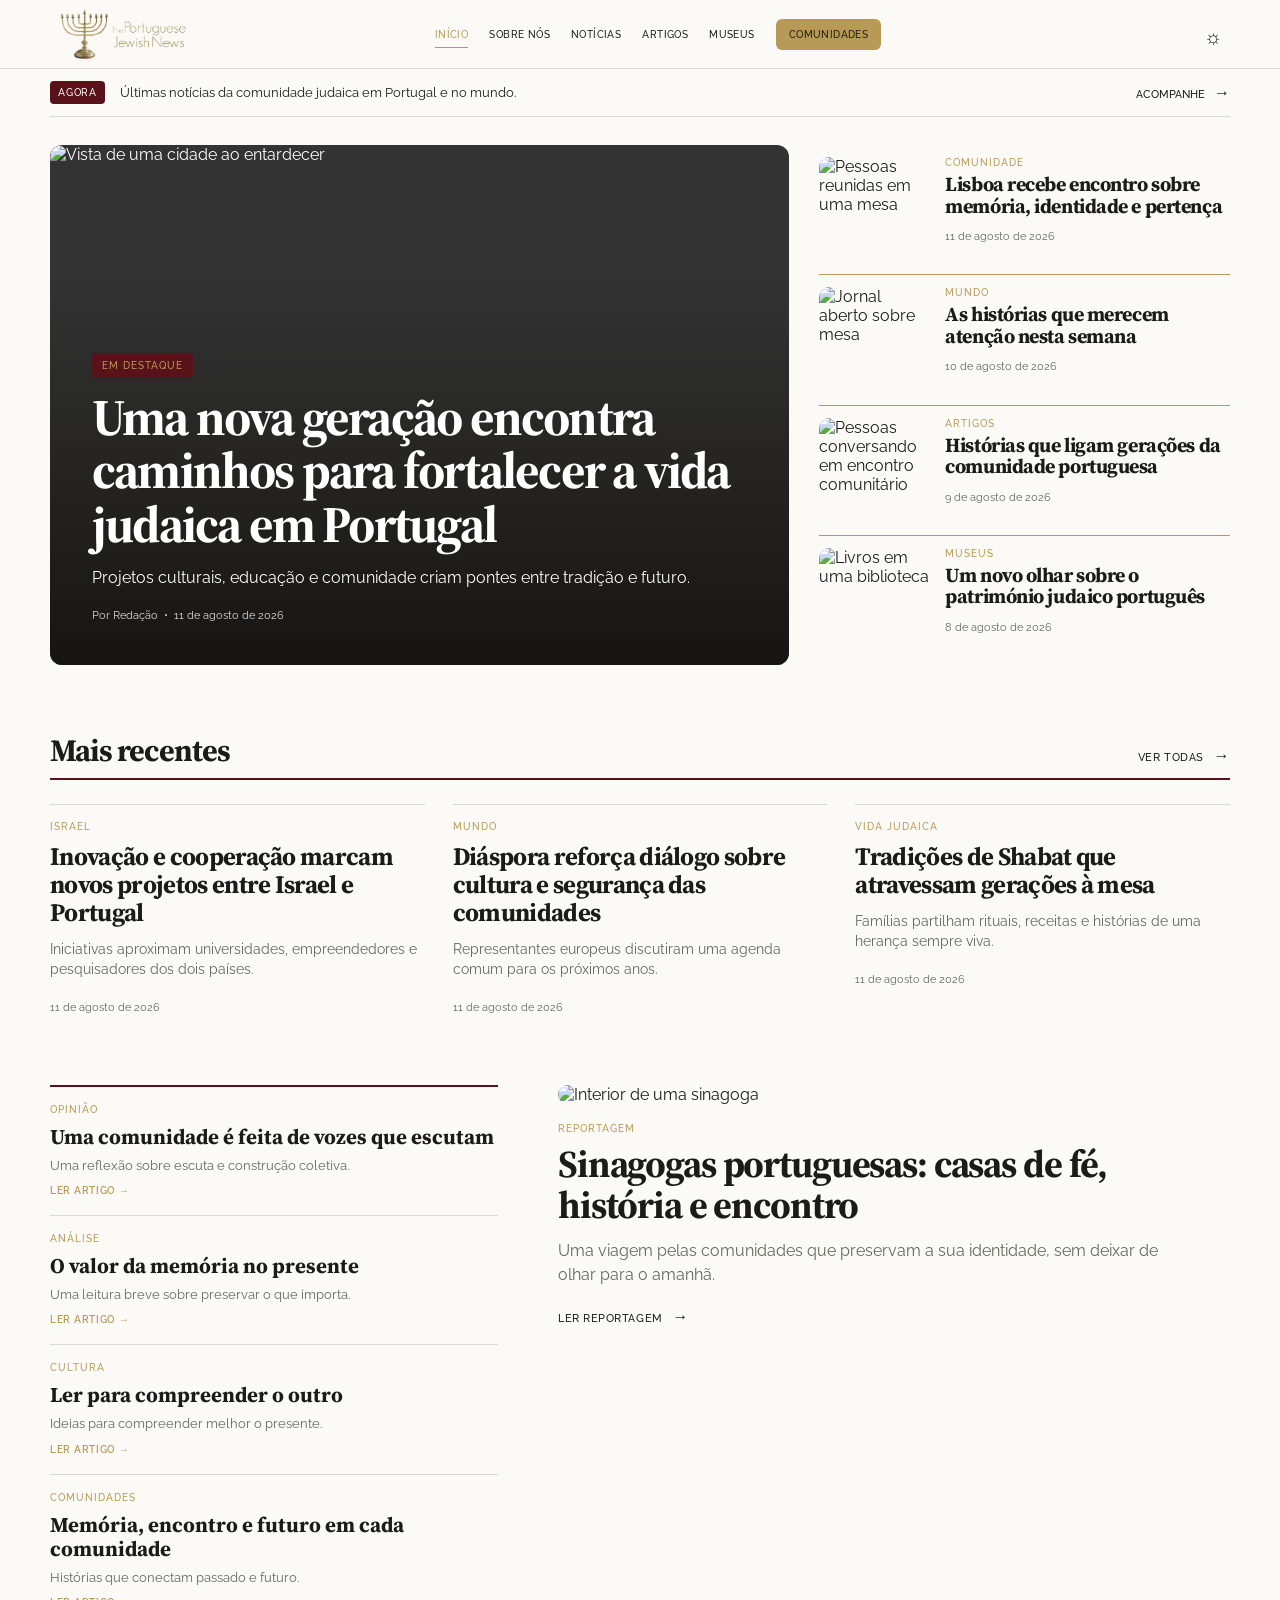
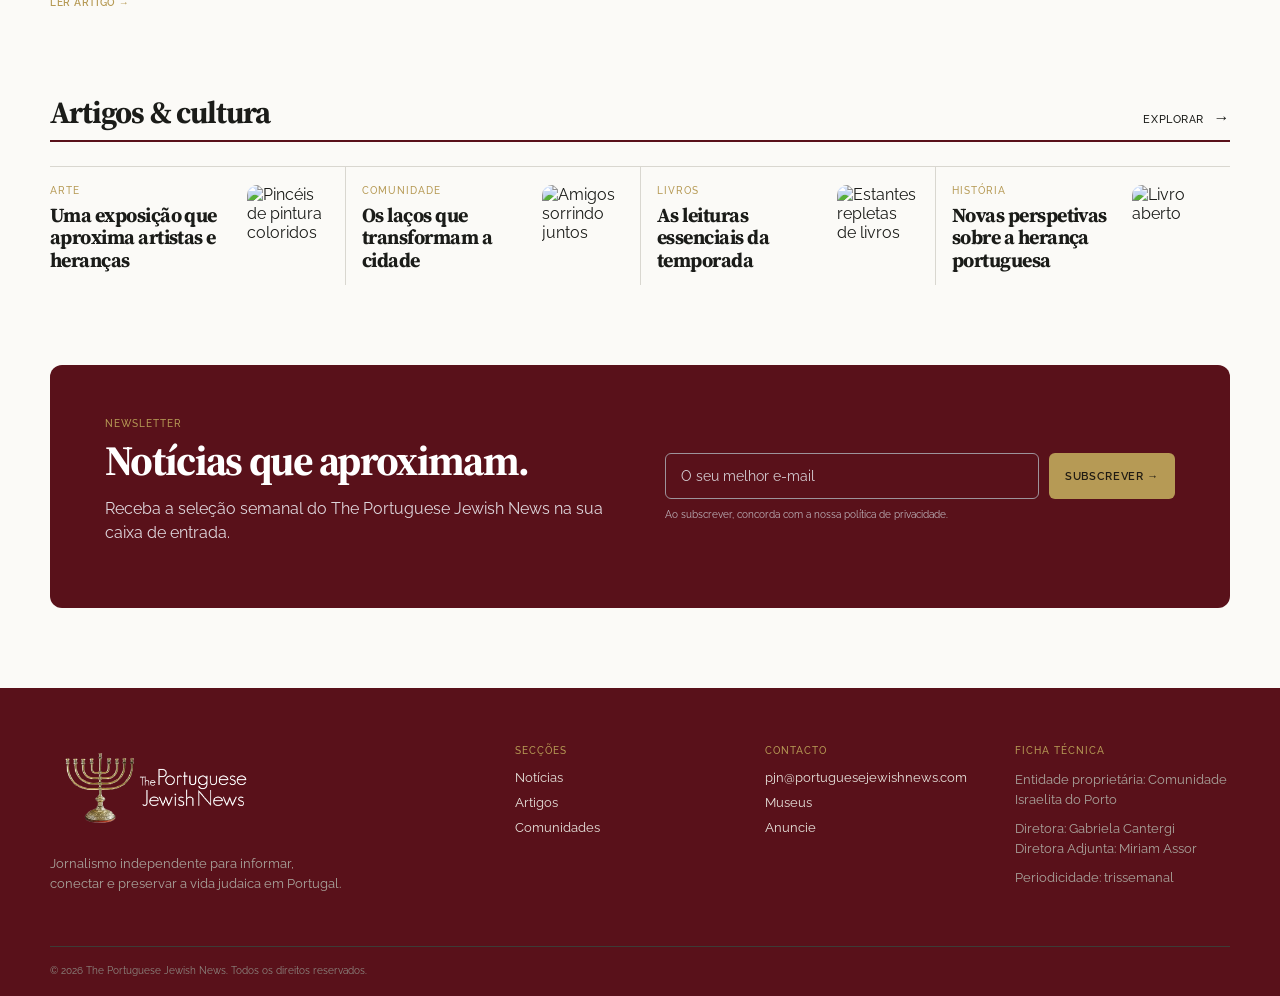
==== index.html @ 42a731d4 "Add Portuguese Jewish News homepage" ====
<!doctype html>
<html lang="pt-BR">
<head>
  <meta charset="UTF-8" />
  <meta name="viewport" content="width=device-width, initial-scale=1.0" />
  <meta name="description" content="The Portuguese Jewish News — notícias, cultura e comunidade." />
  <title>The Portuguese Jewish News</title>
  <link rel="icon" type="image/png" href="favicon.png" />
  <link rel="preconnect" href="https://images.unsplash.com" />
  <link rel="stylesheet" href="style.css" />
</head>
<body>
  <a class="skip-link" href="#conteudo">Pular para o conteúdo</a>
  <header class="site-header">
    <div class="shell header-main">
      <button class="icon-button menu-toggle" aria-expanded="false" aria-controls="mobile-menu" aria-label="Abrir menu"><i></i><i></i><i></i></button>
      <a class="brand" href="#top" aria-label="The Portuguese Jewish News — início"><picture><source media="(prefers-color-scheme: dark)" srcset="logo-dark.png"><img src="logo-light.png" alt="The Portuguese Jewish News" /></picture></a>
      <nav class="nav" aria-label="Navegação principal"><a class="is-active" href="#destaques">Início</a><a href="#sobre">Sobre nós</a><a href="#noticias">Notícias</a><a href="#artigos">Artigos</a><a href="#museus">Museus</a><a href="#comunidades">Comunidades</a></nav>
      <div class="header-actions"><button class="icon-button theme-toggle" aria-label="Ativar modo escuro" title="Alternar tema"><span class="sun">☼</span><span class="moon">☾</span></button><button class="support-button">Apoie-nos <span>→</span></button></div>
    </div>
    <div id="mobile-menu" class="mobile-menu" hidden><a href="#destaques">Início</a><a href="#sobre">Sobre nós</a><a href="#noticias">Notícias</a><a href="#artigos">Artigos</a><a href="#museus">Museus</a><a href="#comunidades">Comunidades</a></div>
  </header>
  <main id="conteudo" class="shell">
    <section class="breaking" aria-label="Última hora"><b>AGORA</b><p>Últimas notícias da comunidade judaica em Portugal e no mundo.</p><a href="#destaques">Acompanhe <span>→</span></a></section>
    <section id="destaques" class="hero-grid">
      <article class="hero-story story-card"><img src="https://images.unsplash.com/photo-1542743408-70bc28f2f746?auto=format&fit=crop&w=1300&q=80" alt="Vista de uma cidade ao entardecer" /><div class="hero-story__overlay"></div><div class="story-card__content"><span class="kicker">EM DESTAQUE</span><h1>Uma nova geração encontra caminhos para fortalecer a vida judaica em Portugal</h1><p>Projetos culturais, educação e comunidade criam pontes entre tradição e futuro.</p><span class="byline">Por Redação &nbsp;•&nbsp; Hoje, 08:40</span></div></article>
      <div class="hero-side">
        <article class="compact-story"><img src="https://images.unsplash.com/photo-1529070538774-1843cb3265df?auto=format&fit=crop&w=700&q=80" alt="Pessoas reunidas em uma mesa" /><div><span class="kicker">COMUNIDADE</span><h2>Lisboa recebe encontro sobre memória, identidade e pertença</h2><span class="byline">Hoje, 07:15</span></div></article>
        <article class="compact-story"><img src="https://images.unsplash.com/photo-1495020689067-958852a7765e?auto=format&fit=crop&w=700&q=80" alt="Jornal aberto sobre mesa" /><div><span class="kicker">MUNDO</span><h2>As histórias que merecem atenção nesta semana</h2><span class="byline">Ontem, 18:10</span></div></article>
      </div>
    </section>
    <section id="noticias" class="section-block latest"><div class="section-heading"><h2>Mais recentes</h2><a href="#">Ver todas <span>→</span></a></div><div class="latest-grid">
      <article class="text-story"><span class="kicker">ISRAEL</span><h3>Inovação e cooperação marcam novos projetos entre Israel e Portugal</h3><p>Iniciativas aproximam universidades, empreendedores e pesquisadores dos dois países.</p><span class="byline">Há 2 horas</span></article>
      <article class="text-story"><span class="kicker">MUNDO</span><h3>Diáspora reforça diálogo sobre cultura e segurança das comunidades</h3><p>Representantes europeus discutiram uma agenda comum para os próximos anos.</p><span class="byline">Há 3 horas</span></article>
      <article class="text-story"><span class="kicker">VIDA JUDAICA</span><h3>Tradições de Shabat que atravessam gerações à mesa</h3><p>Famílias partilham rituais, receitas e histórias de uma herança sempre viva.</p><span class="byline">Há 5 horas</span></article>
    </div></section>
    <section id="comunidade" class="section-block split-feature"><article class="image-story"><img src="https://images.unsplash.com/photo-1519817650390-64a93db51149?auto=format&fit=crop&w=1100&q=80" alt="Interior de uma sinagoga" /><span class="kicker">REPORTAGEM</span><h2>Sinagogas portuguesas: casas de fé, história e encontro</h2><p>Uma viagem pelas comunidades que preservam a sua identidade, sem deixar de olhar para o amanhã.</p><a class="read-more" href="#">Ler reportagem <span>→</span></a></article><aside class="opinion" id="opiniao"><span class="eyebrow">COLUNISTAS</span><h2>Perspetivas</h2><article><span class="kicker">OPINIÃO</span><h3>Uma comunidade é feita de vozes que escutam</h3><p>Por Miriam Cohen</p></article><article><span class="kicker">ANÁLISE</span><h3>O valor da memória no presente</h3><p>Por David Benatar</p></article><article><span class="kicker">CULTURA</span><h3>Ler para compreender o outro</h3><p>Por Raquel Amaral</p></article><a class="read-more" href="#">Ver todas as colunas <span>→</span></a></aside></section>
    <section id="artigos" class="section-block"><div class="section-heading"><h2>Artigos &amp; cultura</h2><a href="#">Explorar <span>→</span></a></div><div class="culture-grid"><article class="photo-card"><img src="https://images.unsplash.com/photo-1513364776144-60967b0f800f?auto=format&fit=crop&w=700&q=80" alt="Pincéis de pintura coloridos" /><span class="kicker">ARTE</span><h3>Uma exposição que aproxima artistas e heranças</h3></article><article class="photo-card"><img src="https://images.unsplash.com/photo-1529156069898-49953e39b3ac?auto=format&fit=crop&w=700&q=80" alt="Amigos sorrindo juntos" /><span class="kicker">COMUNIDADE</span><h3>Os laços que transformam a cidade</h3></article><article class="photo-card"><img src="https://images.unsplash.com/photo-1507842217343-583bb7270b66?auto=format&fit=crop&w=700&q=80" alt="Estantes repletas de livros" /><span class="kicker">LIVROS</span><h3>As leituras essenciais da temporada</h3></article></div></section>
    <section id="newsletter" class="newsletter"><div><span class="eyebrow">NEWSLETTER</span><h2>Notícias que aproximam.</h2><p>Receba a seleção semanal do The Portuguese Jewish News na sua caixa de entrada.</p></div><form><label class="sr-only" for="email">O seu e-mail</label><input id="email" type="email" placeholder="O seu melhor e-mail" required><button type="submit">Subscrever <span>→</span></button><small>Ao subscrever, concorda com a nossa política de privacidade.</small></form></section>
  </main>
  <footer class="site-footer" id="sobre"><div class="shell footer-grid"><div><img src="logo-dark.png" alt="The Portuguese Jewish News" class="footer-logo"><p>Jornalismo independente para informar, conectar e preservar a vida judaica em Portugal.</p></div><div><h3>Secções</h3><a href="#noticias">Notícias</a><a href="#artigos">Artigos</a><a href="#comunidades">Comunidades</a></div><div><h3>Contacto</h3><a href="mailto:pjn@portuguesejewishnews.com">pjn@portuguesejewishnews.com</a><a href="#museus">Museus</a><a href="#">Anuncie</a></div><div class="legal"><h3>Ficha técnica</h3><p>Entidade proprietária: Comunidade Israelita do Porto</p><p>Diretora: Gabriela Cantergi<br>Diretora Adjunta: Miriam Assor</p><p>Periodicidade: trissemanal</p></div></div><div class="shell copyright">© 2026 The Portuguese Jewish News. Todos os direitos reservados.</div></footer>
  <script src="script.js"></script>
</body>
</html>
---- style.css ----
@import url('https://fonts.googleapis.com/css2?family=Raleway:ital,wght@0,400;0,500;0,600;0,700;1,400&family=Source+Serif+4:ital,wght@0,500;0,600;0,700;0,800;1,600&display=swap');
/* Tipografia oficial do designer system: interface em Raleway e editorial em Source Serif 4. */
:root{--serif:'Source Serif 4',Georgia,serif!important;--sans:Raleway,Arial,sans-serif!important;--mono:Raleway,Arial,sans-serif!important}
:root{--plum:#59111A!important}.hero-side,.section-heading{border-color:#59111A!important}.site-footer{background:#59111A!important}.opinion{border-top:2px solid #59111A}.breaking b{background:#59111A!important}
/* Raios sutis para uma interface mais acolhedora, mantendo o tom editorial. */
.story-card,.story-card img{border-radius:12px!important}.compact-story img,.image-story img,.photo-card img{border-radius:10px!important}.support-button,.newsletter button{border-radius:6px!important}.newsletter input{border-radius:6px!important}.icon-button{border-radius:50%!important}.breaking b{border-radius:4px!important}
/* Estados de interação consistentes para o protótipo. */
a,.support-button,.newsletter button,.icon-button{transition:color .2s ease,background-color .2s ease,border-color .2s ease,transform .2s ease,opacity .2s ease}.nav a{position:relative}.nav a::after{content:'';position:absolute;right:0;bottom:-8px;left:0;height:1px;background:var(--gold);transform:scaleX(0);transform-origin:left;transition:transform .2s ease}.nav a:hover::after,.nav a.is-active::after{transform:scaleX(1)}.support-button:hover,.newsletter button:hover{background:#d0b672;transform:translateY(-1px)}.icon-button:hover{background:var(--soft);color:var(--gold)}.section-heading a:hover,.read-more:hover,.breaking a:hover{color:var(--gold)}.section-heading a:hover span,.read-more:hover span,.breaking a:hover span{display:inline-block;transform:translateX(4px)}.site-footer a:hover{color:var(--gold);transform:translateX(4px)}.photo-card:hover img,.image-story:hover img,.compact-story:hover img{transform:scale(1.02)}.photo-card img,.image-story img,.compact-story img{transition:transform .35s ease}.text-story h3:hover,.compact-story h2:hover,.opinion article h3:hover{color:var(--gold);cursor:pointer}
.support-button{display:none!important}.nav a:last-of-type{background:var(--gold);color:#211c13!important;padding:10px 13px;border-radius:6px;transition:background-color .2s ease,transform .2s ease!important}.nav a:last-of-type::after{display:none}.nav a:last-of-type:hover{background:#d0b672;transform:translateY(-1px)}.mobile-menu a:last-child{color:var(--gold);font-weight:700}
.brand{position:relative;display:block;width:230px;height:50px}.brand::after{content:'The Portuguese\A Jewish News';white-space:pre;position:absolute;left:58px;top:12px;color:var(--ink);font:600 11px/1.05 var(--sans);letter-spacing:-.035em;pointer-events:none}.brand img{width:62px!important;height:50px!important;object-fit:cover;object-position:left}.dark .brand::after{color:#f0ede5}@media(max-width:850px){.brand{width:205px}.brand::after{left:54px;font-size:10px}.brand img{width:58px!important}}@media(max-width:390px){.brand{width:185px}.brand::after{left:50px;font-size:9px}.brand img{width:54px!important}}
.brand{width:70px!important}.brand::after{display:none!important}@media(max-width:850px){.brand{width:62px!important}}@media(max-width:390px){.brand{width:58px!important}}
.hero-story .kicker{display:inline-block;background:#59111A;color:var(--gold);padding:7px 10px;border-radius:4px;margin-bottom:13px}
.newsletter{border-radius:12px!important}
@media(min-width:761px){.hero-side{height:520px;display:flex;flex-direction:column;border-top:0!important}.hero-side .compact-story{flex:1;grid-template-columns:110px 1fr;gap:16px;padding:12px 0;border-color:var(--gold)}.hero-side .compact-story img{width:110px;height:86px}.hero-side .compact-story h2{font-size:20px;line-height:1.08;margin-bottom:8px}.hero-side .compact-story:last-child{border-bottom:0}.hero-side .kicker{margin-bottom:6px}}
.opinion{display:none!important}.split-feature{grid-template-columns:1fr!important}.image-story{max-width:820px}.image-story img{height:430px}
.split-feature{grid-template-columns:1.35fr .9fr!important}.image-story{max-width:none}.opinion{display:flex!important;flex-direction:column!important}.opinion>.eyebrow,.opinion>h2,.opinion>.read-more{display:none!important}.opinion article{flex:1}.image-story img{height:430px}
.split-feature{grid-template-columns:.9fr 1.35fr!important}.opinion{order:-1}.opinion article p{display:none}.opinion-link{display:inline-block;color:var(--gold);font:600 10px var(--mono);letter-spacing:.07em;text-decoration:none;text-transform:uppercase;margin-top:4px}.opinion-link:hover{color:var(--ink);transform:translateX(4px)}
.opinion article .opinion-summary{display:block;color:var(--muted);font-size:13px;line-height:1.4;margin:7px 0 4px}
@media(min-width:761px){.culture-grid{grid-template-columns:repeat(4,1fr)!important;gap:0!important;border-top:1px solid var(--line)}.photo-card{display:grid;grid-template-columns:1fr 82px;column-gap:12px;padding:18px 16px 12px;border-left:1px solid var(--line)}.photo-card:first-child{padding-left:0;border-left:0}.photo-card img{grid-column:2;grid-row:1 / span 3;width:82px!important;height:74px!important;aspect-ratio:auto!important;margin:0!important;object-fit:cover}.photo-card .kicker{grid-column:1;margin:0 0 8px}.photo-card h3{grid-column:1;font-size:20px!important;line-height:1.13;margin:0!important}}
@media(min-width:761px){.photo-card img{height:100%!important;min-height:88px;align-self:stretch}.photo-card h3{align-self:start}.article-title-link{color:inherit;text-decoration:none;background:linear-gradient(var(--gold),var(--gold)) left bottom / 0 1px no-repeat;transition:color .2s ease,background-size .25s ease}.article-title-link:hover{color:#59111A;background-size:100% 1px}}
.dark .article-title-link:hover{color:#e7cb78;background-size:100% 1px}
/* Cabeçalho compacto: toda a navegação ocupa uma única faixa. */
.topbar{display:none!important}.header-main{height:68px!important;grid-template-columns:auto 1fr auto!important;gap:25px!important}.brand img{width:145px!important}.nav{height:auto!important;gap:clamp(12px,1.65vw,25px)!important;min-width:0}.nav a{font-size:10px!important;letter-spacing:.04em!important;white-space:nowrap}.header-actions{gap:5px!important}.theme-toggle{width:34px!important;height:34px!important;font-size:20px!important}.support-button{padding:9px 12px!important;font-size:10px!important}.opinion{background:transparent!important;padding:0!important}.opinion>h2{border-bottom:2px solid var(--ink);padding-bottom:13px}.opinion article:first-of-type{border-top:0}.hero-side{border-top-width:2px}.legal p{color:#aaa59d;font-size:11px;line-height:1.45;margin:0 0 10px}@media(max-width:850px){.header-main{height:62px!important;gap:12px!important}.brand img{width:132px!important}.menu-toggle{display:block!important}.nav{display:none!important}.header-actions .support-button{display:none!important}}@media(max-width:390px){.brand img{width:115px!important}}
:root{--ink:#1b1c19;--muted:#66675f;--paper:#fbfaf7;--soft:#f1f0eb;--line:#d9d7d0;--gold:#b69a55;--plum:#31282f;--white:#fff;--serif:'Playfair Display',Georgia,serif;--sans:'DM Sans',Arial,sans-serif;--mono:'DM Mono',monospace}*{box-sizing:border-box}html{scroll-behavior:smooth}body{margin:0;background:var(--paper);color:var(--ink);font-family:var(--sans);transition:background .25s,color .25s}.shell{width:min(1180px,calc(100% - 40px));margin:auto}.skip-link{position:absolute;left:-9999px}.skip-link:focus{left:12px;top:12px;z-index:9;background:var(--gold);color:#111;padding:10px}.topbar{border-bottom:1px solid var(--line);font:11px var(--mono);letter-spacing:.02em;color:var(--muted)}.topbar__inner{height:36px;display:flex;align-items:center;gap:24px}.topbar__edition{margin-left:auto}.topbar a{color:inherit;text-decoration:none;font-weight:500}.site-header{background:var(--paper);position:sticky;top:0;z-index:5;border-bottom:1px solid var(--line)}.header-main{height:108px;display:grid;grid-template-columns:1fr auto 1fr;align-items:center}.brand img{width:268px;display:block}.icon-button{border:0;background:transparent;color:var(--ink);font:24px var(--sans);cursor:pointer;padding:8px}.menu-toggle{width:42px;display:none}.menu-toggle i{width:20px;height:1px;display:block;background:currentColor;margin:4px auto}.header-actions{justify-self:end;display:flex;gap:12px;align-items:center}.theme-toggle{position:relative;width:38px;height:38px;font-size:22px}.moon{display:none}.support-button,.newsletter button{border:0;background:var(--gold);color:#211c13;padding:11px 16px;font:600 11px var(--mono);text-transform:uppercase;letter-spacing:.06em;cursor:pointer}.support-button span,.read-more span,.section-heading span,.breaking span{font-size:16px;margin-left:6px}.nav{height:47px;display:flex;justify-content:center;gap:27px;align-items:center}.nav a{color:var(--ink);text-decoration:none;text-transform:uppercase;font:500 11px var(--mono);letter-spacing:.055em}.nav a:hover,.nav .is-active{color:var(--gold)}.search-button{margin-left:4px;border:0;border-left:1px solid var(--line);background:none;color:var(--ink);font-size:22px;cursor:pointer;padding-left:21px}.mobile-menu{background:var(--paper);padding:10px 20px 20px;border-top:1px solid var(--line)}.mobile-menu a{display:block;color:var(--ink);padding:10px 0;text-decoration:none;font:500 12px var(--mono);text-transform:uppercase}.breaking{display:flex;align-items:center;gap:15px;border-bottom:1px solid var(--line);padding:12px 0;margin-bottom:28px;font-size:13px}.breaking b{font:500 10px var(--mono);letter-spacing:.08em;background:var(--plum);color:white;padding:6px 8px}.breaking p{margin:0}.breaking a{margin-left:auto;white-space:nowrap;color:var(--ink);font:500 11px var(--mono);text-transform:uppercase;text-decoration:none}.hero-grid{display:grid;grid-template-columns:1.8fr 1fr;gap:30px}.story-card{position:relative;overflow:hidden;background:#333;color:white}.hero-story{min-height:520px}.story-card img{width:100%;height:100%;object-fit:cover;position:absolute;inset:0}.hero-story__overlay{position:absolute;inset:0;background:linear-gradient(180deg,transparent 25%,rgba(18,16,14,.86))}.story-card__content{position:absolute;left:0;right:0;bottom:0;padding:42px}.kicker{display:block;color:var(--gold);font:500 10px var(--mono);letter-spacing:.1em;text-transform:uppercase;margin-bottom:10px}.story-card h1{font:700 clamp(32px,4vw,54px)/1.04 var(--serif);letter-spacing:-.035em;margin:0;max-width:760px}.story-card p{font-size:16px;line-height:1.45;margin:15px 0}.byline{font:11px var(--mono);color:var(--muted)}.story-card .byline{color:#ddd}.hero-side{border-top:3px solid var(--ink)}.compact-story{display:grid;grid-template-columns:132px 1fr;gap:15px;padding:18px 0;border-bottom:1px solid var(--line)}.compact-story img{width:132px;height:108px;object-fit:cover}.compact-story h2{font:700 22px/1.13 var(--serif);letter-spacing:-.022em;margin:0 0 13px}.section-block{padding-top:70px}.section-heading{display:flex;justify-content:space-between;align-items:baseline;border-bottom:2px solid var(--ink);padding-bottom:12px;margin-bottom:24px}.section-heading h2,.opinion>h2{font:700 31px/1 var(--serif);letter-spacing:-.03em;margin:0}.section-heading a,.read-more{font:500 11px var(--mono);text-transform:uppercase;letter-spacing:.05em;color:var(--ink);text-decoration:none}.latest-grid{display:grid;grid-template-columns:repeat(3,1fr);gap:28px}.text-story{border-top:1px solid var(--line);padding-top:16px}.text-story h3,.photo-card h3{font:700 25px/1.12 var(--serif);letter-spacing:-.027em;margin:0 0 13px}.text-story p{font-size:14px;line-height:1.45;color:var(--muted);margin:0 0 16px}.split-feature{display:grid;grid-template-columns:1.35fr .9fr;gap:60px}.image-story img{width:100%;height:370px;object-fit:cover;margin-bottom:19px}.image-story h2{font:700 38px/1.08 var(--serif);margin:0;letter-spacing:-.03em}.image-story p{max-width:600px;color:var(--muted);line-height:1.5;margin:13px 0 20px}.opinion{background:var(--soft);padding:34px}.eyebrow{color:var(--gold);font:500 10px var(--mono);letter-spacing:.1em}.opinion>h2{margin:7px 0 22px}.opinion article{border-top:1px solid var(--line);padding:17px 0}.opinion article h3{font:700 21px/1.15 var(--serif);margin:0 0 8px}.opinion article p{margin:0;color:var(--muted);font:12px var(--mono)}.culture-grid{display:grid;grid-template-columns:repeat(3,1fr);gap:25px}.photo-card img{width:100%;aspect-ratio:1.3;object-fit:cover;margin-bottom:17px}.photo-card h3{font-size:25px}.newsletter{margin:80px 0;display:grid;grid-template-columns:1fr 1fr;gap:50px;background:var(--plum);color:white;padding:47px 55px}.newsletter h2{font:700 42px/1 var(--serif);letter-spacing:-.04em;margin:8px 0}.newsletter p{color:#dfd6dc;line-height:1.5}.newsletter form{align-self:center;display:flex;flex-wrap:wrap;gap:10px}.newsletter input{background:transparent;border:1px solid #9d939b;color:white;padding:14px 15px;font:14px var(--sans);flex:1;min-width:200px}.newsletter input::placeholder{color:#d3cbd0}.newsletter small{width:100%;color:#bfb5bc;font-size:10px}.site-footer{background:#1d1c19;color:#e8e4dd;padding:50px 0 20px}.footer-grid{display:grid;grid-template-columns:2fr repeat(3,1fr);gap:35px}.footer-logo{width:210px;display:block;margin-bottom:18px}.site-footer p{max-width:300px;color:#aaa59d;font-size:13px;line-height:1.5}.site-footer h3{font:500 10px var(--mono);color:var(--gold);letter-spacing:.1em;text-transform:uppercase;margin:7px 0 14px}.site-footer a{display:block;color:#e8e4dd;text-decoration:none;font-size:13px;margin:10px 0}.copyright{border-top:1px solid #3d3b36;margin-top:40px;padding-top:18px;color:#8d8982;font:10px var(--mono)}.sr-only{position:absolute;width:1px;height:1px;overflow:hidden;clip:rect(0,0,0,0)}body.dark{--ink:#f0ede5;--muted:#b9b5ad;--paper:#1c1d1a;--soft:#292a26;--line:#454640;--white:#20211e}body.dark .site-header,body.dark .mobile-menu{background:var(--paper)}body.dark .topbar{background:#171815}body.dark .story-card{color:white}body.dark .search-button{color:var(--ink)}body.dark .sun{display:none}body.dark .moon{display:inline}body.dark .support-button{color:#211c13}@media(max-width:760px){.shell{width:min(100% - 32px,600px)}.topbar__edition{display:none}.topbar__inner{justify-content:space-between}.topbar a{margin-left:auto}.header-main{height:78px}.brand img{width:200px}.menu-toggle{display:block}.nav{display:none}.header-actions .support-button{display:none}.hero-grid,.split-feature,.newsletter{grid-template-columns:1fr}.hero-grid{gap:24px}.hero-story{min-height:430px}.story-card__content{padding:27px}.story-card h1{font-size:35px}.compact-story{grid-template-columns:110px 1fr}.compact-story img{width:110px;height:90px}.section-block{padding-top:53px}.latest-grid,.culture-grid{grid-template-columns:1fr;gap:20px}.text-story h3{font-size:25px}.split-feature{gap:30px}.image-story h2{font-size:33px}.newsletter{margin:55px 0;padding:32px 25px;gap:24px}.newsletter h2{font-size:35px}.footer-grid{grid-template-columns:1fr 1fr;gap:25px}.footer-grid>div:first-child{grid-column:1/-1}.breaking p{overflow:hidden;text-overflow:ellipsis;white-space:nowrap}.breaking a{display:none}}@media(max-width:390px){.brand img{width:170px}.header-actions{gap:0}.compact-story h2{font-size:19px}}
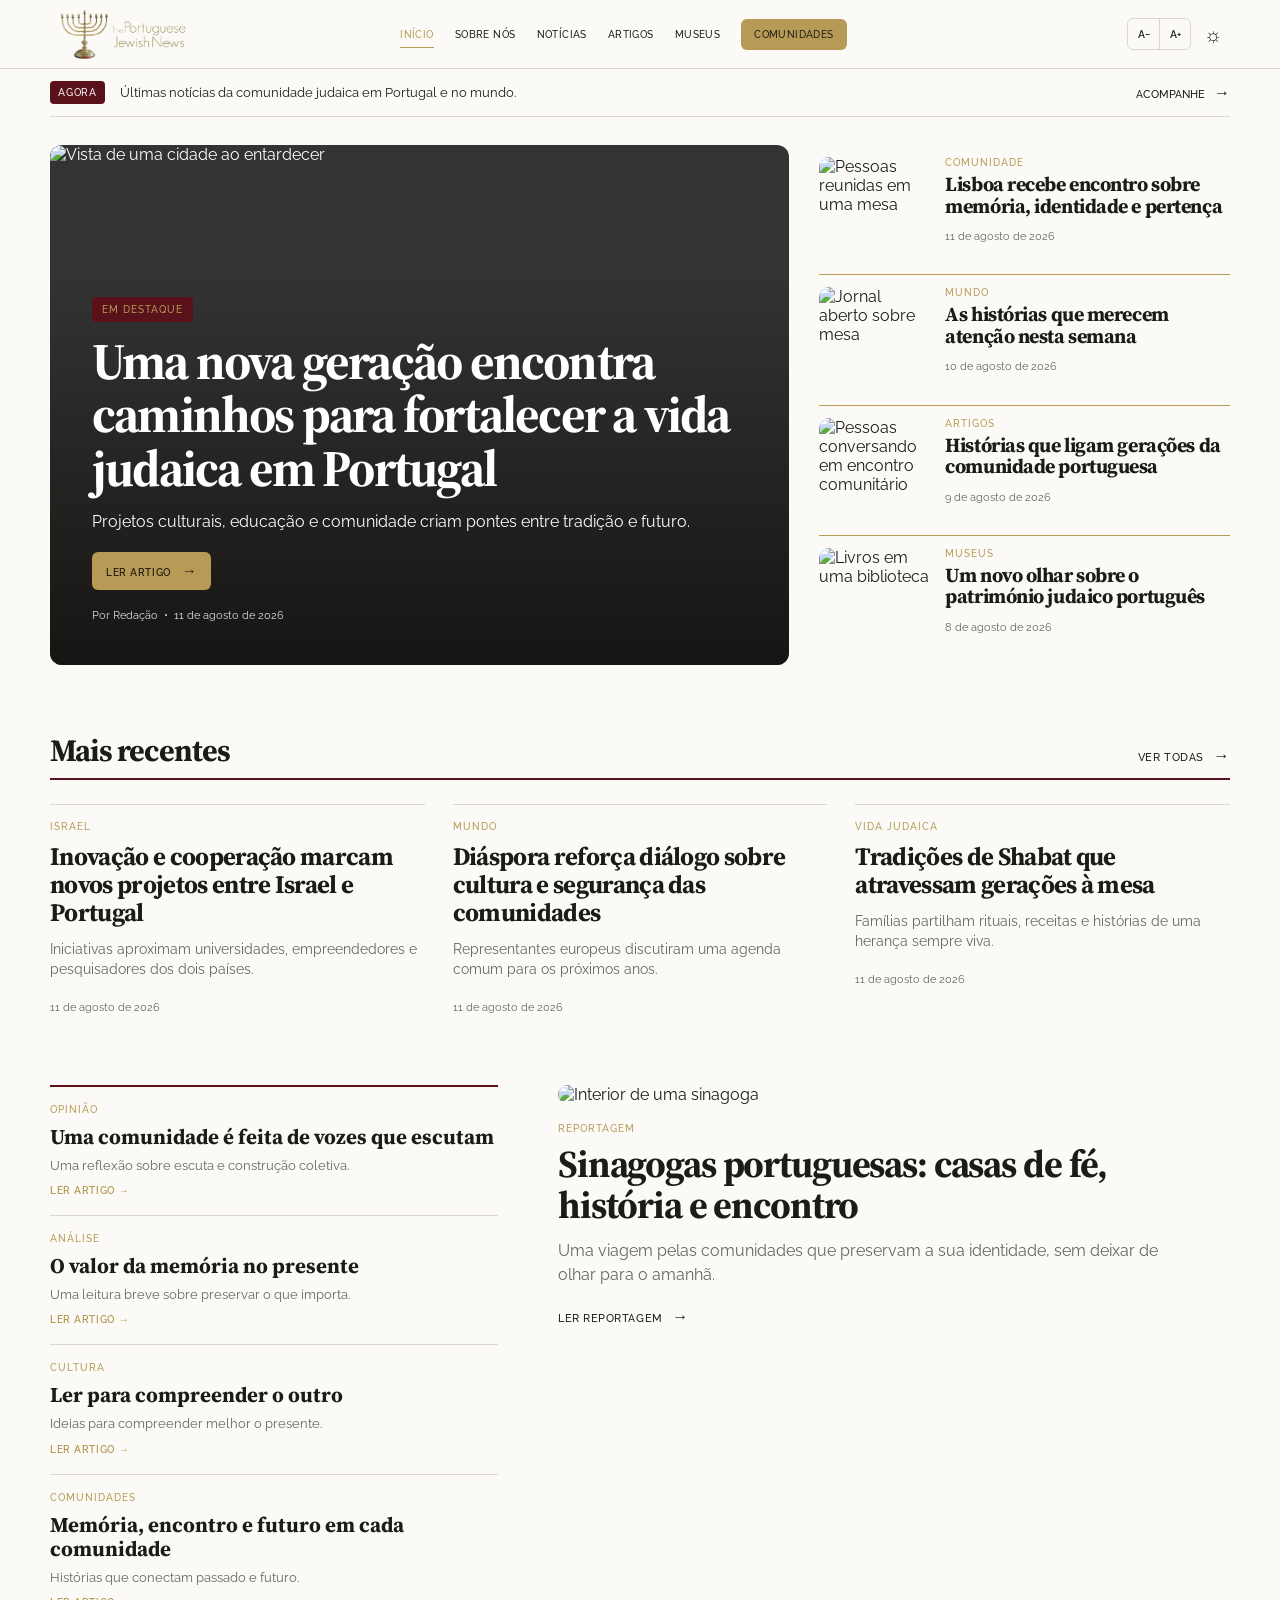
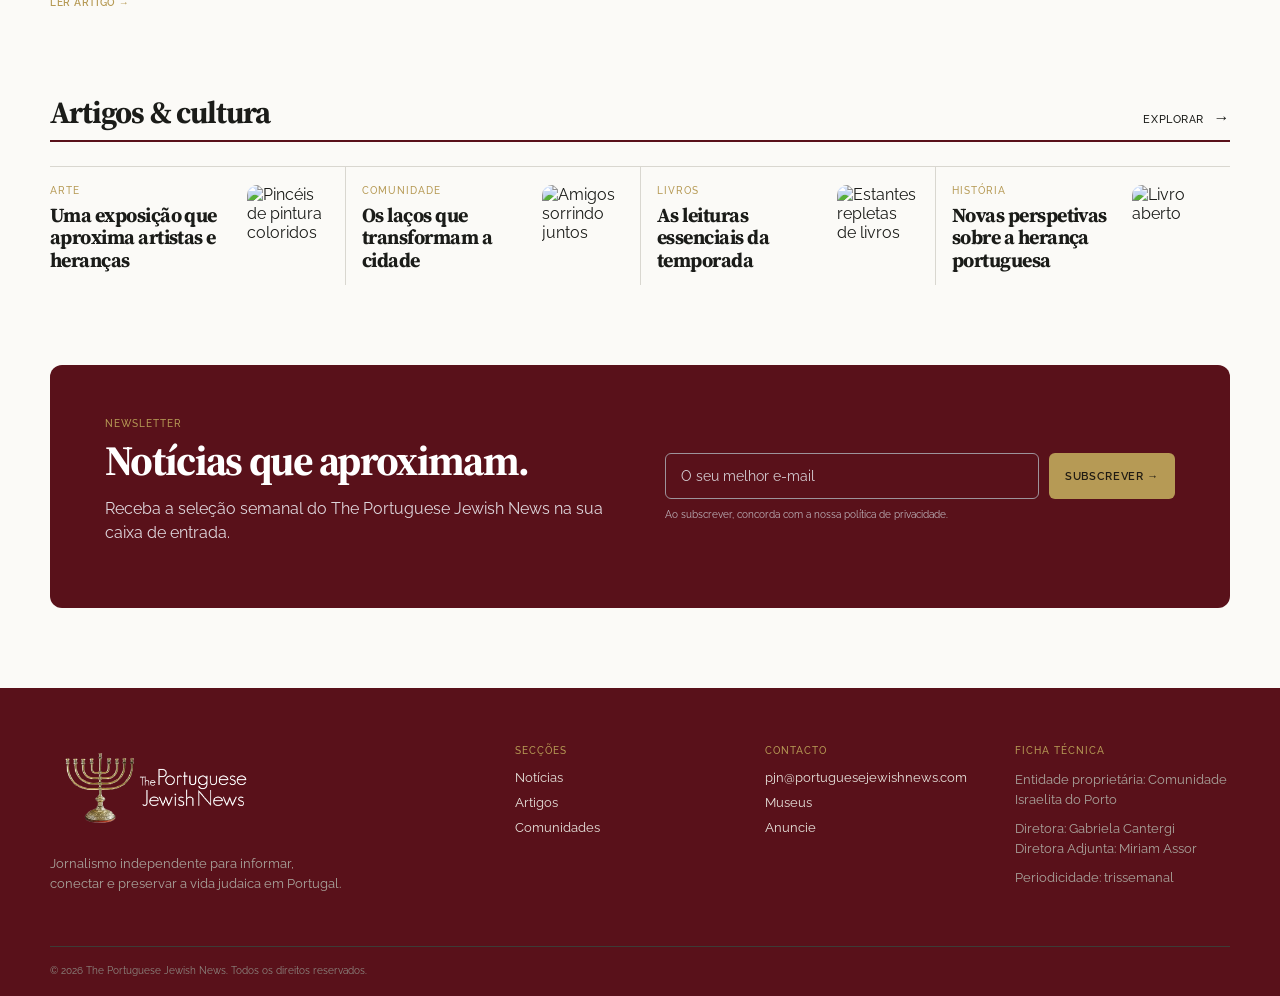
==== commit da54bffe: "Refine responsive layout and accessibility" ====
--- a/index.html
+++ b/index.html
@@ -16,14 +16,14 @@
       <button class="icon-button menu-toggle" aria-expanded="false" aria-controls="mobile-menu" aria-label="Abrir menu"><i></i><i></i><i></i></button>
       <a class="brand" href="#top" aria-label="The Portuguese Jewish News — início"><picture><source media="(prefers-color-scheme: dark)" srcset="logo-dark.png"><img src="logo-light.png" alt="The Portuguese Jewish News" /></picture></a>
       <nav class="nav" aria-label="Navegação principal"><a class="is-active" href="#destaques">Início</a><a href="#sobre">Sobre nós</a><a href="#noticias">Notícias</a><a href="#artigos">Artigos</a><a href="#museus">Museus</a><a href="#comunidades">Comunidades</a></nav>
-      <div class="header-actions"><button class="icon-button theme-toggle" aria-label="Ativar modo escuro" title="Alternar tema"><span class="sun">☼</span><span class="moon">☾</span></button><button class="support-button">Apoie-nos <span>→</span></button></div>
+      <div class="header-actions"><div class="font-controls" role="group" aria-label="Tamanho do texto"><button class="font-control font-decrease" aria-label="Diminuir tamanho do texto" title="Diminuir texto">A−</button><button class="font-control font-increase" aria-label="Aumentar tamanho do texto" title="Aumentar texto">A+</button></div><button class="icon-button theme-toggle" aria-label="Ativar modo escuro" title="Alternar tema"><span class="sun">☼</span><span class="moon">☾</span></button><button class="support-button">Apoie-nos <span>→</span></button></div>
     </div>
     <div id="mobile-menu" class="mobile-menu" hidden><a href="#destaques">Início</a><a href="#sobre">Sobre nós</a><a href="#noticias">Notícias</a><a href="#artigos">Artigos</a><a href="#museus">Museus</a><a href="#comunidades">Comunidades</a></div>
   </header>
   <main id="conteudo" class="shell">
     <section class="breaking" aria-label="Última hora"><b>AGORA</b><p>Últimas notícias da comunidade judaica em Portugal e no mundo.</p><a href="#destaques">Acompanhe <span>→</span></a></section>
     <section id="destaques" class="hero-grid">
-      <article class="hero-story story-card"><img src="https://images.unsplash.com/photo-1542743408-70bc28f2f746?auto=format&fit=crop&w=1300&q=80" alt="Vista de uma cidade ao entardecer" /><div class="hero-story__overlay"></div><div class="story-card__content"><span class="kicker">EM DESTAQUE</span><h1>Uma nova geração encontra caminhos para fortalecer a vida judaica em Portugal</h1><p>Projetos culturais, educação e comunidade criam pontes entre tradição e futuro.</p><span class="byline">Por Redação &nbsp;•&nbsp; Hoje, 08:40</span></div></article>
+      <article class="hero-story story-card"><img src="https://images.unsplash.com/photo-1542743408-70bc28f2f746?auto=format&fit=crop&w=1300&q=80" alt="Vista de uma cidade ao entardecer" /><div class="hero-story__overlay"></div><div class="story-card__content"><span class="kicker">EM DESTAQUE</span><h1>Uma nova geração encontra caminhos para fortalecer a vida judaica em Portugal</h1><p>Projetos culturais, educação e comunidade criam pontes entre tradição e futuro.</p><a class="hero-read-button" href="#">Ler artigo <span>→</span></a><span class="byline">Por Redação &nbsp;•&nbsp; Hoje, 08:40</span></div></article>
       <div class="hero-side">
         <article class="compact-story"><img src="https://images.unsplash.com/photo-1529070538774-1843cb3265df?auto=format&fit=crop&w=700&q=80" alt="Pessoas reunidas em uma mesa" /><div><span class="kicker">COMUNIDADE</span><h2>Lisboa recebe encontro sobre memória, identidade e pertença</h2><span class="byline">Hoje, 07:15</span></div></article>
         <article class="compact-story"><img src="https://images.unsplash.com/photo-1495020689067-958852a7765e?auto=format&fit=crop&w=700&q=80" alt="Jornal aberto sobre mesa" /><div><span class="kicker">MUNDO</span><h2>As histórias que merecem atenção nesta semana</h2><span class="byline">Ontem, 18:10</span></div></article>
--- a/style.css
+++ b/style.css
@@ -19,6 +19,13 @@
 @media(min-width:761px){.culture-grid{grid-template-columns:repeat(4,1fr)!important;gap:0!important;border-top:1px solid var(--line)}.photo-card{display:grid;grid-template-columns:1fr 82px;column-gap:12px;padding:18px 16px 12px;border-left:1px solid var(--line)}.photo-card:first-child{padding-left:0;border-left:0}.photo-card img{grid-column:2;grid-row:1 / span 3;width:82px!important;height:74px!important;aspect-ratio:auto!important;margin:0!important;object-fit:cover}.photo-card .kicker{grid-column:1;margin:0 0 8px}.photo-card h3{grid-column:1;font-size:20px!important;line-height:1.13;margin:0!important}}
 @media(min-width:761px){.photo-card img{height:100%!important;min-height:88px;align-self:stretch}.photo-card h3{align-self:start}.article-title-link{color:inherit;text-decoration:none;background:linear-gradient(var(--gold),var(--gold)) left bottom / 0 1px no-repeat;transition:color .2s ease,background-size .25s ease}.article-title-link:hover{color:#59111A;background-size:100% 1px}}
 .dark .article-title-link:hover{color:#e7cb78;background-size:100% 1px}
+/* Em celular e tablet, as opiniões ganham duas colunas e a reportagem ocupa a faixa seguinte. */
+@media(max-width:850px){.split-feature{display:flex!important;flex-direction:column!important;gap:34px!important}.opinion{order:0!important;display:grid!important;grid-template-columns:repeat(2,minmax(0,1fr))!important;column-gap:22px;row-gap:0;width:100%}.opinion article{min-width:0}.image-story{order:1;width:100%;max-width:none!important}.image-story img{width:100%;height:auto!important;aspect-ratio:1.7;object-fit:cover}}@media(max-width:480px){.opinion{column-gap:16px}.opinion article h3{font-size:19px}.opinion article .opinion-summary{font-size:12px}}
+@media(max-width:760px){.culture-grid{display:grid!important;grid-template-columns:repeat(2,minmax(0,1fr))!important;gap:0!important;border-top:1px solid var(--line)}.photo-card{display:grid!important;grid-template-columns:minmax(0,1fr) 72px!important;column-gap:10px;padding:16px 11px!important;border-left:1px solid var(--line)!important;border-top:0!important}.photo-card:nth-child(odd){border-left:0!important;padding-left:0!important}.photo-card img{grid-column:2!important;grid-row:1 / span 3!important;width:72px!important;height:100%!important;min-height:82px!important;aspect-ratio:auto!important;margin:0!important;object-fit:cover!important}.photo-card .kicker{grid-column:1!important;margin:0 0 7px!important}.photo-card h3{grid-column:1!important;align-self:start;font-size:18px!important;line-height:1.12!important;margin:0!important}}@media(max-width:390px){.culture-grid{column-gap:0}.photo-card{grid-template-columns:minmax(0,1fr) 58px!important;column-gap:8px;padding:13px 8px!important}.photo-card img{width:58px!important;min-height:72px!important}.photo-card h3{font-size:16px!important}.photo-card .kicker{font-size:8px!important}}
+.article-title-link,.article-title-link:visited{color:var(--ink);text-decoration:none}.article-title-link:hover{color:#59111A}@media(max-width:760px){.article-title-link{background:linear-gradient(var(--gold),var(--gold)) left bottom / 0 1px no-repeat;transition:color .2s ease,background-size .25s ease}.article-title-link:hover{background-size:100% 1px}.dark .article-title-link:hover{color:#e7cb78}}
+.hero-read-button{display:table;background:var(--gold);color:#291f14!important;border-radius:6px;padding:10px 14px;margin:19px 0 14px;text-decoration:none;text-transform:uppercase;font:600 10px var(--mono);letter-spacing:.07em;transition:background-color .2s ease,transform .2s ease,box-shadow .2s ease}.hero-read-button span{font-size:15px;margin-left:7px}.hero-read-button:hover{background:#d0b672;transform:translateY(-2px);box-shadow:0 6px 16px rgba(0,0,0,.25)}
+.theme-toggle{display:grid!important;place-items:center;line-height:1!important}.theme-toggle span{display:block;line-height:1}.font-controls{display:flex;align-items:center;border:1px solid var(--line);border-radius:6px;overflow:hidden}.font-control{min-width:31px;height:30px;border:0;background:transparent;color:var(--ink);font:600 10px var(--sans);cursor:pointer;transition:background-color .2s ease,color .2s ease}.font-control+.font-control{border-left:1px solid var(--line)}.font-control:hover{background:var(--soft);color:var(--gold)}body.font-large .story-card h1{font-size:clamp(37px,4.6vw,62px)}body.font-large .compact-story h2{font-size:25px}body.font-large .text-story h3,body.font-large .photo-card h3{font-size:28px}body.font-large .image-story h2{font-size:43px}body.font-large .opinion article h3{font-size:24px}body.font-large p{font-size:1.1em}body.font-small .story-card h1{font-size:clamp(28px,3.5vw,47px)}body.font-small .compact-story h2{font-size:19px}body.font-small .text-story h3,body.font-small .photo-card h3{font-size:22px}body.font-small .image-story h2{font-size:34px}body.font-small .opinion article h3{font-size:19px}@media(max-width:850px){.font-controls{display:none}}
+.theme-toggle .moon{display:none!important}.dark .theme-toggle .sun{display:none!important}.dark .theme-toggle .moon{display:block!important}
 /* Cabeçalho compacto: toda a navegação ocupa uma única faixa. */
 .topbar{display:none!important}.header-main{height:68px!important;grid-template-columns:auto 1fr auto!important;gap:25px!important}.brand img{width:145px!important}.nav{height:auto!important;gap:clamp(12px,1.65vw,25px)!important;min-width:0}.nav a{font-size:10px!important;letter-spacing:.04em!important;white-space:nowrap}.header-actions{gap:5px!important}.theme-toggle{width:34px!important;height:34px!important;font-size:20px!important}.support-button{padding:9px 12px!important;font-size:10px!important}.opinion{background:transparent!important;padding:0!important}.opinion>h2{border-bottom:2px solid var(--ink);padding-bottom:13px}.opinion article:first-of-type{border-top:0}.hero-side{border-top-width:2px}.legal p{color:#aaa59d;font-size:11px;line-height:1.45;margin:0 0 10px}@media(max-width:850px){.header-main{height:62px!important;gap:12px!important}.brand img{width:132px!important}.menu-toggle{display:block!important}.nav{display:none!important}.header-actions .support-button{display:none!important}}@media(max-width:390px){.brand img{width:115px!important}}
 :root{--ink:#1b1c19;--muted:#66675f;--paper:#fbfaf7;--soft:#f1f0eb;--line:#d9d7d0;--gold:#b69a55;--plum:#31282f;--white:#fff;--serif:'Playfair Display',Georgia,serif;--sans:'DM Sans',Arial,sans-serif;--mono:'DM Mono',monospace}*{box-sizing:border-box}html{scroll-behavior:smooth}body{margin:0;background:var(--paper);color:var(--ink);font-family:var(--sans);transition:background .25s,color .25s}.shell{width:min(1180px,calc(100% - 40px));margin:auto}.skip-link{position:absolute;left:-9999px}.skip-link:focus{left:12px;top:12px;z-index:9;background:var(--gold);color:#111;padding:10px}.topbar{border-bottom:1px solid var(--line);font:11px var(--mono);letter-spacing:.02em;color:var(--muted)}.topbar__inner{height:36px;display:flex;align-items:center;gap:24px}.topbar__edition{margin-left:auto}.topbar a{color:inherit;text-decoration:none;font-weight:500}.site-header{background:var(--paper);position:sticky;top:0;z-index:5;border-bottom:1px solid var(--line)}.header-main{height:108px;display:grid;grid-template-columns:1fr auto 1fr;align-items:center}.brand img{width:268px;display:block}.icon-button{border:0;background:transparent;color:var(--ink);font:24px var(--sans);cursor:pointer;padding:8px}.menu-toggle{width:42px;display:none}.menu-toggle i{width:20px;height:1px;display:block;background:currentColor;margin:4px auto}.header-actions{justify-self:end;display:flex;gap:12px;align-items:center}.theme-toggle{position:relative;width:38px;height:38px;font-size:22px}.moon{display:none}.support-button,.newsletter button{border:0;background:var(--gold);color:#211c13;padding:11px 16px;font:600 11px var(--mono);text-transform:uppercase;letter-spacing:.06em;cursor:pointer}.support-button span,.read-more span,.section-heading span,.breaking span{font-size:16px;margin-left:6px}.nav{height:47px;display:flex;justify-content:center;gap:27px;align-items:center}.nav a{color:var(--ink);text-decoration:none;text-transform:uppercase;font:500 11px var(--mono);letter-spacing:.055em}.nav a:hover,.nav .is-active{color:var(--gold)}.search-button{margin-left:4px;border:0;border-left:1px solid var(--line);background:none;color:var(--ink);font-size:22px;cursor:pointer;padding-left:21px}.mobile-menu{background:var(--paper);padding:10px 20px 20px;border-top:1px solid var(--line)}.mobile-menu a{display:block;color:var(--ink);padding:10px 0;text-decoration:none;font:500 12px var(--mono);text-transform:uppercase}.breaking{display:flex;align-items:center;gap:15px;border-bottom:1px solid var(--line);padding:12px 0;margin-bottom:28px;font-size:13px}.breaking b{font:500 10px var(--mono);letter-spacing:.08em;background:var(--plum);color:white;padding:6px 8px}.breaking p{margin:0}.breaking a{margin-left:auto;white-space:nowrap;color:var(--ink);font:500 11px var(--mono);text-transform:uppercase;text-decoration:none}.hero-grid{display:grid;grid-template-columns:1.8fr 1fr;gap:30px}.story-card{position:relative;overflow:hidden;background:#333;color:white}.hero-story{min-height:520px}.story-card img{width:100%;height:100%;object-fit:cover;position:absolute;inset:0}.hero-story__overlay{position:absolute;inset:0;background:linear-gradient(180deg,transparent 25%,rgba(18,16,14,.86))}.story-card__content{position:absolute;left:0;right:0;bottom:0;padding:42px}.kicker{display:block;color:var(--gold);font:500 10px var(--mono);letter-spacing:.1em;text-transform:uppercase;margin-bottom:10px}.story-card h1{font:700 clamp(32px,4vw,54px)/1.04 var(--serif);letter-spacing:-.035em;margin:0;max-width:760px}.story-card p{font-size:16px;line-height:1.45;margin:15px 0}.byline{font:11px var(--mono);color:var(--muted)}.story-card .byline{color:#ddd}.hero-side{border-top:3px solid var(--ink)}.compact-story{display:grid;grid-template-columns:132px 1fr;gap:15px;padding:18px 0;border-bottom:1px solid var(--line)}.compact-story img{width:132px;height:108px;object-fit:cover}.compact-story h2{font:700 22px/1.13 var(--serif);letter-spacing:-.022em;margin:0 0 13px}.section-block{padding-top:70px}.section-heading{display:flex;justify-content:space-between;align-items:baseline;border-bottom:2px solid var(--ink);padding-bottom:12px;margin-bottom:24px}.section-heading h2,.opinion>h2{font:700 31px/1 var(--serif);letter-spacing:-.03em;margin:0}.section-heading a,.read-more{font:500 11px var(--mono);text-transform:uppercase;letter-spacing:.05em;color:var(--ink);text-decoration:none}.latest-grid{display:grid;grid-template-columns:repeat(3,1fr);gap:28px}.text-story{border-top:1px solid var(--line);padding-top:16px}.text-story h3,.photo-card h3{font:700 25px/1.12 var(--serif);letter-spacing:-.027em;margin:0 0 13px}.text-story p{font-size:14px;line-height:1.45;color:var(--muted);margin:0 0 16px}.split-feature{display:grid;grid-template-columns:1.35fr .9fr;gap:60px}.image-story img{width:100%;height:370px;object-fit:cover;margin-bottom:19px}.image-story h2{font:700 38px/1.08 var(--serif);margin:0;letter-spacing:-.03em}.image-story p{max-width:600px;color:var(--muted);line-height:1.5;margin:13px 0 20px}.opinion{background:var(--soft);padding:34px}.eyebrow{color:var(--gold);font:500 10px var(--mono);letter-spacing:.1em}.opinion>h2{margin:7px 0 22px}.opinion article{border-top:1px solid var(--line);padding:17px 0}.opinion article h3{font:700 21px/1.15 var(--serif);margin:0 0 8px}.opinion article p{margin:0;color:var(--muted);font:12px var(--mono)}.culture-grid{display:grid;grid-template-columns:repeat(3,1fr);gap:25px}.photo-card img{width:100%;aspect-ratio:1.3;object-fit:cover;margin-bottom:17px}.photo-card h3{font-size:25px}.newsletter{margin:80px 0;display:grid;grid-template-columns:1fr 1fr;gap:50px;background:var(--plum);color:white;padding:47px 55px}.newsletter h2{font:700 42px/1 var(--serif);letter-spacing:-.04em;margin:8px 0}.newsletter p{color:#dfd6dc;line-height:1.5}.newsletter form{align-self:center;display:flex;flex-wrap:wrap;gap:10px}.newsletter input{background:transparent;border:1px solid #9d939b;color:white;padding:14px 15px;font:14px var(--sans);flex:1;min-width:200px}.newsletter input::placeholder{color:#d3cbd0}.newsletter small{width:100%;color:#bfb5bc;font-size:10px}.site-footer{background:#1d1c19;color:#e8e4dd;padding:50px 0 20px}.footer-grid{display:grid;grid-template-columns:2fr repeat(3,1fr);gap:35px}.footer-logo{width:210px;display:block;margin-bottom:18px}.site-footer p{max-width:300px;color:#aaa59d;font-size:13px;line-height:1.5}.site-footer h3{font:500 10px var(--mono);color:var(--gold);letter-spacing:.1em;text-transform:uppercase;margin:7px 0 14px}.site-footer a{display:block;color:#e8e4dd;text-decoration:none;font-size:13px;margin:10px 0}.copyright{border-top:1px solid #3d3b36;margin-top:40px;padding-top:18px;color:#8d8982;font:10px var(--mono)}.sr-only{position:absolute;width:1px;height:1px;overflow:hidden;clip:rect(0,0,0,0)}body.dark{--ink:#f0ede5;--muted:#b9b5ad;--paper:#1c1d1a;--soft:#292a26;--line:#454640;--white:#20211e}body.dark .site-header,body.dark .mobile-menu{background:var(--paper)}body.dark .topbar{background:#171815}body.dark .story-card{color:white}body.dark .search-button{color:var(--ink)}body.dark .sun{display:none}body.dark .moon{display:inline}body.dark .support-button{color:#211c13}@media(max-width:760px){.shell{width:min(100% - 32px,600px)}.topbar__edition{display:none}.topbar__inner{justify-content:space-between}.topbar a{margin-left:auto}.header-main{height:78px}.brand img{width:200px}.menu-toggle{display:block}.nav{display:none}.header-actions .support-button{display:none}.hero-grid,.split-feature,.newsletter{grid-template-columns:1fr}.hero-grid{gap:24px}.hero-story{min-height:430px}.story-card__content{padding:27px}.story-card h1{font-size:35px}.compact-story{grid-template-columns:110px 1fr}.compact-story img{width:110px;height:90px}.section-block{padding-top:53px}.latest-grid,.culture-grid{grid-template-columns:1fr;gap:20px}.text-story h3{font-size:25px}.split-feature{gap:30px}.image-story h2{font-size:33px}.newsletter{margin:55px 0;padding:32px 25px;gap:24px}.newsletter h2{font-size:35px}.footer-grid{grid-template-columns:1fr 1fr;gap:25px}.footer-grid>div:first-child{grid-column:1/-1}.breaking p{overflow:hidden;text-overflow:ellipsis;white-space:nowrap}.breaking a{display:none}}@media(max-width:390px){.brand img{width:170px}.header-actions{gap:0}.compact-story h2{font-size:19px}}
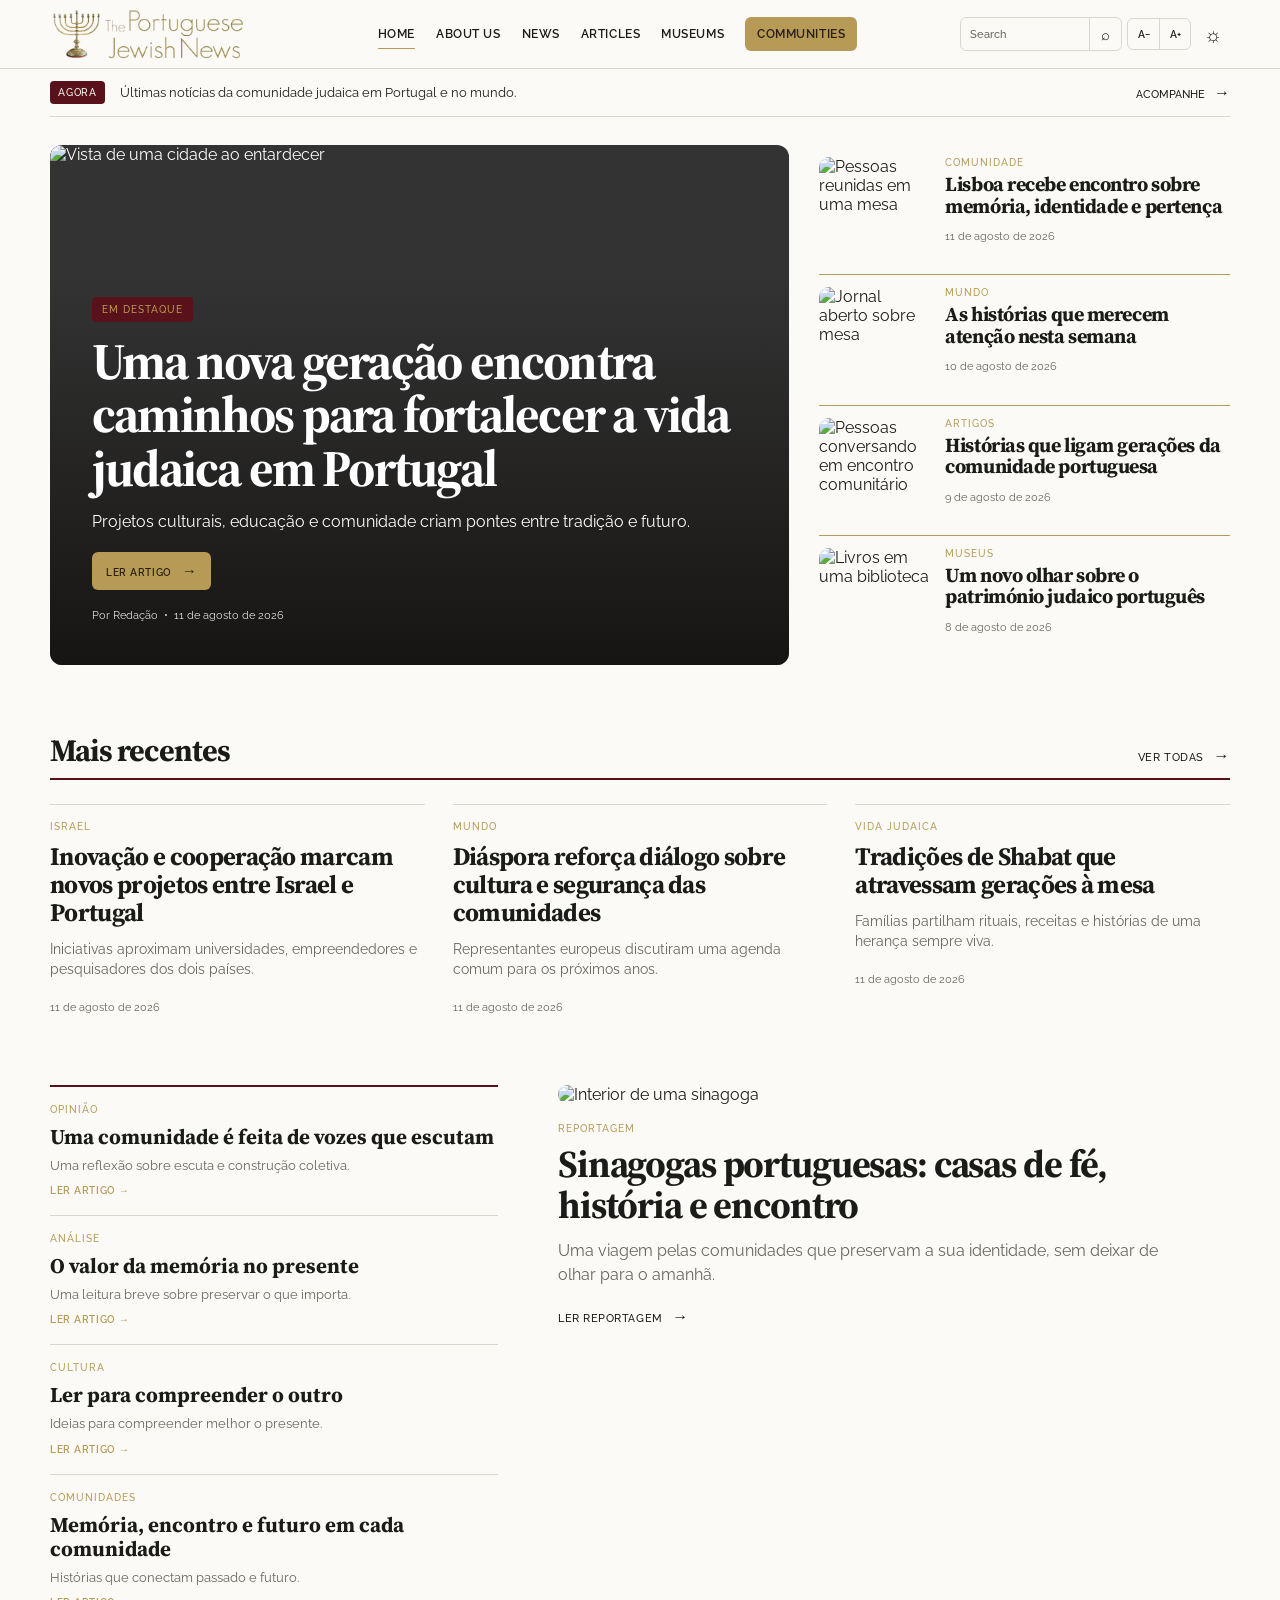
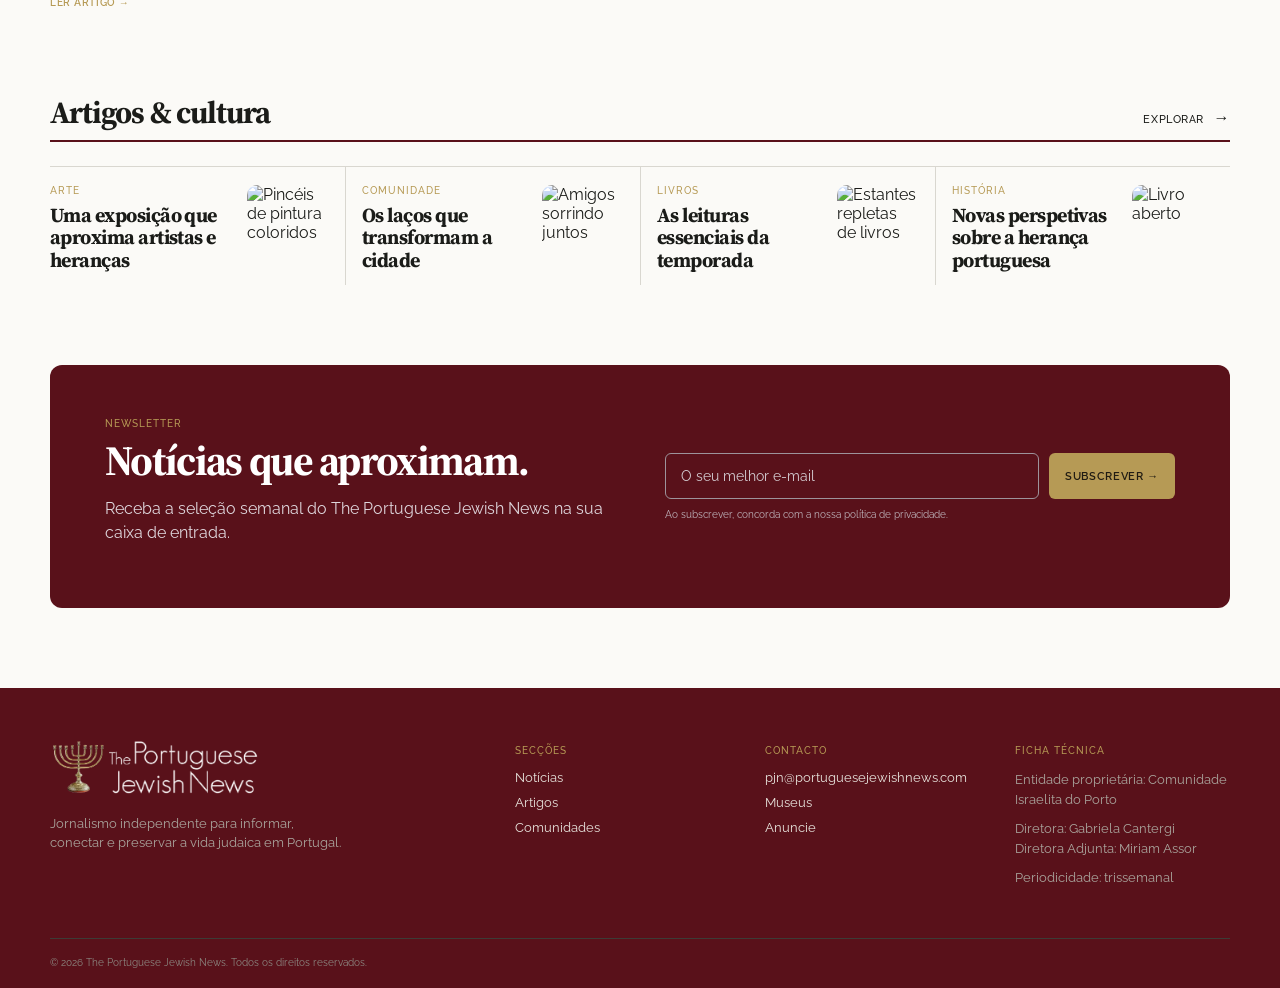
==== commit 045fcdac: "Unify navigation and add search" ====
--- a/index.html
+++ b/index.html
@@ -7,7 +7,7 @@
   <title>The Portuguese Jewish News</title>
   <link rel="icon" type="image/png" href="favicon.png" />
   <link rel="preconnect" href="https://images.unsplash.com" />
-  <link rel="stylesheet" href="style.css" />
+  <link rel="stylesheet" href="style.css" /><link rel="stylesheet" href="header-consistency.css" /><link rel="stylesheet" href="header-consistency-fix.css" />
 </head>
 <body>
   <a class="skip-link" href="#conteudo">Pular para o conteúdo</a>
@@ -15,10 +15,10 @@
     <div class="shell header-main">
       <button class="icon-button menu-toggle" aria-expanded="false" aria-controls="mobile-menu" aria-label="Abrir menu"><i></i><i></i><i></i></button>
       <a class="brand" href="#top" aria-label="The Portuguese Jewish News — início"><picture><source media="(prefers-color-scheme: dark)" srcset="logo-dark.png"><img src="logo-light.png" alt="The Portuguese Jewish News" /></picture></a>
-      <nav class="nav" aria-label="Navegação principal"><a class="is-active" href="#destaques">Início</a><a href="#sobre">Sobre nós</a><a href="#noticias">Notícias</a><a href="#artigos">Artigos</a><a href="#museus">Museus</a><a href="#comunidades">Comunidades</a></nav>
-      <div class="header-actions"><div class="font-controls" role="group" aria-label="Tamanho do texto"><button class="font-control font-decrease" aria-label="Diminuir tamanho do texto" title="Diminuir texto">A−</button><button class="font-control font-increase" aria-label="Aumentar tamanho do texto" title="Aumentar texto">A+</button></div><button class="icon-button theme-toggle" aria-label="Ativar modo escuro" title="Alternar tema"><span class="sun">☼</span><span class="moon">☾</span></button><button class="support-button">Apoie-nos <span>→</span></button></div>
+      <nav class="nav" aria-label="Main navigation"><a class="is-active" href="index.html">Home</a><a href="category.html">About us</a><a href="category.html">News</a><a href="category.html">Articles</a><a href="category.html">Museums</a><a class="communities" href="category.html">Communities</a></nav>
+      <div class="header-actions"><div class="font-controls" role="group" aria-label="Text size"><button class="font-control font-decrease" aria-label="Decrease text" title="Decrease text">A−</button><button class="font-control font-increase" aria-label="Increase text" title="Increase text">A+</button></div><button class="icon-button theme-toggle" aria-label="Switch to dark mode" title="Switch theme"><span class="sun">☼</span><span class="moon">☾</span></button></div>
     </div>
-    <div id="mobile-menu" class="mobile-menu" hidden><a href="#destaques">Início</a><a href="#sobre">Sobre nós</a><a href="#noticias">Notícias</a><a href="#artigos">Artigos</a><a href="#museus">Museus</a><a href="#comunidades">Comunidades</a></div>
+    <div id="mobile-menu" class="mobile-menu" hidden><a href="index.html">Home</a><a href="category.html">About us</a><a href="category.html">News</a><a href="category.html">Articles</a><a href="category.html">Museums</a><a href="category.html">Communities</a></div>
   </header>
   <main id="conteudo" class="shell">
     <section class="breaking" aria-label="Última hora"><b>AGORA</b><p>Últimas notícias da comunidade judaica em Portugal e no mundo.</p><a href="#destaques">Acompanhe <span>→</span></a></section>
@@ -39,6 +39,7 @@
     <section id="newsletter" class="newsletter"><div><span class="eyebrow">NEWSLETTER</span><h2>Notícias que aproximam.</h2><p>Receba a seleção semanal do The Portuguese Jewish News na sua caixa de entrada.</p></div><form><label class="sr-only" for="email">O seu e-mail</label><input id="email" type="email" placeholder="O seu melhor e-mail" required><button type="submit">Subscrever <span>→</span></button><small>Ao subscrever, concorda com a nossa política de privacidade.</small></form></section>
   </main>
   <footer class="site-footer" id="sobre"><div class="shell footer-grid"><div><img src="logo-dark.png" alt="The Portuguese Jewish News" class="footer-logo"><p>Jornalismo independente para informar, conectar e preservar a vida judaica em Portugal.</p></div><div><h3>Secções</h3><a href="#noticias">Notícias</a><a href="#artigos">Artigos</a><a href="#comunidades">Comunidades</a></div><div><h3>Contacto</h3><a href="mailto:pjn@portuguesejewishnews.com">pjn@portuguesejewishnews.com</a><a href="#museus">Museus</a><a href="#">Anuncie</a></div><div class="legal"><h3>Ficha técnica</h3><p>Entidade proprietária: Comunidade Israelita do Porto</p><p>Diretora: Gabriela Cantergi<br>Diretora Adjunta: Miriam Assor</p><p>Periodicidade: trissemanal</p></div></div><div class="shell copyright">© 2026 The Portuguese Jewish News. Todos os direitos reservados.</div></footer>
-  <script src="script.js"></script>
+  <script src="script.js"></script><script src="header-search.js"></script><script src="mobile-menu.js"></script>
 </body>
 </html>
+
--- a/style.css
+++ b/style.css
@@ -29,3 +29,10 @@
 /* Cabeçalho compacto: toda a navegação ocupa uma única faixa. */
 .topbar{display:none!important}.header-main{height:68px!important;grid-template-columns:auto 1fr auto!important;gap:25px!important}.brand img{width:145px!important}.nav{height:auto!important;gap:clamp(12px,1.65vw,25px)!important;min-width:0}.nav a{font-size:10px!important;letter-spacing:.04em!important;white-space:nowrap}.header-actions{gap:5px!important}.theme-toggle{width:34px!important;height:34px!important;font-size:20px!important}.support-button{padding:9px 12px!important;font-size:10px!important}.opinion{background:transparent!important;padding:0!important}.opinion>h2{border-bottom:2px solid var(--ink);padding-bottom:13px}.opinion article:first-of-type{border-top:0}.hero-side{border-top-width:2px}.legal p{color:#aaa59d;font-size:11px;line-height:1.45;margin:0 0 10px}@media(max-width:850px){.header-main{height:62px!important;gap:12px!important}.brand img{width:132px!important}.menu-toggle{display:block!important}.nav{display:none!important}.header-actions .support-button{display:none!important}}@media(max-width:390px){.brand img{width:115px!important}}
 :root{--ink:#1b1c19;--muted:#66675f;--paper:#fbfaf7;--soft:#f1f0eb;--line:#d9d7d0;--gold:#b69a55;--plum:#31282f;--white:#fff;--serif:'Playfair Display',Georgia,serif;--sans:'DM Sans',Arial,sans-serif;--mono:'DM Mono',monospace}*{box-sizing:border-box}html{scroll-behavior:smooth}body{margin:0;background:var(--paper);color:var(--ink);font-family:var(--sans);transition:background .25s,color .25s}.shell{width:min(1180px,calc(100% - 40px));margin:auto}.skip-link{position:absolute;left:-9999px}.skip-link:focus{left:12px;top:12px;z-index:9;background:var(--gold);color:#111;padding:10px}.topbar{border-bottom:1px solid var(--line);font:11px var(--mono);letter-spacing:.02em;color:var(--muted)}.topbar__inner{height:36px;display:flex;align-items:center;gap:24px}.topbar__edition{margin-left:auto}.topbar a{color:inherit;text-decoration:none;font-weight:500}.site-header{background:var(--paper);position:sticky;top:0;z-index:5;border-bottom:1px solid var(--line)}.header-main{height:108px;display:grid;grid-template-columns:1fr auto 1fr;align-items:center}.brand img{width:268px;display:block}.icon-button{border:0;background:transparent;color:var(--ink);font:24px var(--sans);cursor:pointer;padding:8px}.menu-toggle{width:42px;display:none}.menu-toggle i{width:20px;height:1px;display:block;background:currentColor;margin:4px auto}.header-actions{justify-self:end;display:flex;gap:12px;align-items:center}.theme-toggle{position:relative;width:38px;height:38px;font-size:22px}.moon{display:none}.support-button,.newsletter button{border:0;background:var(--gold);color:#211c13;padding:11px 16px;font:600 11px var(--mono);text-transform:uppercase;letter-spacing:.06em;cursor:pointer}.support-button span,.read-more span,.section-heading span,.breaking span{font-size:16px;margin-left:6px}.nav{height:47px;display:flex;justify-content:center;gap:27px;align-items:center}.nav a{color:var(--ink);text-decoration:none;text-transform:uppercase;font:500 11px var(--mono);letter-spacing:.055em}.nav a:hover,.nav .is-active{color:var(--gold)}.search-button{margin-left:4px;border:0;border-left:1px solid var(--line);background:none;color:var(--ink);font-size:22px;cursor:pointer;padding-left:21px}.mobile-menu{background:var(--paper);padding:10px 20px 20px;border-top:1px solid var(--line)}.mobile-menu a{display:block;color:var(--ink);padding:10px 0;text-decoration:none;font:500 12px var(--mono);text-transform:uppercase}.breaking{display:flex;align-items:center;gap:15px;border-bottom:1px solid var(--line);padding:12px 0;margin-bottom:28px;font-size:13px}.breaking b{font:500 10px var(--mono);letter-spacing:.08em;background:var(--plum);color:white;padding:6px 8px}.breaking p{margin:0}.breaking a{margin-left:auto;white-space:nowrap;color:var(--ink);font:500 11px var(--mono);text-transform:uppercase;text-decoration:none}.hero-grid{display:grid;grid-template-columns:1.8fr 1fr;gap:30px}.story-card{position:relative;overflow:hidden;background:#333;color:white}.hero-story{min-height:520px}.story-card img{width:100%;height:100%;object-fit:cover;position:absolute;inset:0}.hero-story__overlay{position:absolute;inset:0;background:linear-gradient(180deg,transparent 25%,rgba(18,16,14,.86))}.story-card__content{position:absolute;left:0;right:0;bottom:0;padding:42px}.kicker{display:block;color:var(--gold);font:500 10px var(--mono);letter-spacing:.1em;text-transform:uppercase;margin-bottom:10px}.story-card h1{font:700 clamp(32px,4vw,54px)/1.04 var(--serif);letter-spacing:-.035em;margin:0;max-width:760px}.story-card p{font-size:16px;line-height:1.45;margin:15px 0}.byline{font:11px var(--mono);color:var(--muted)}.story-card .byline{color:#ddd}.hero-side{border-top:3px solid var(--ink)}.compact-story{display:grid;grid-template-columns:132px 1fr;gap:15px;padding:18px 0;border-bottom:1px solid var(--line)}.compact-story img{width:132px;height:108px;object-fit:cover}.compact-story h2{font:700 22px/1.13 var(--serif);letter-spacing:-.022em;margin:0 0 13px}.section-block{padding-top:70px}.section-heading{display:flex;justify-content:space-between;align-items:baseline;border-bottom:2px solid var(--ink);padding-bottom:12px;margin-bottom:24px}.section-heading h2,.opinion>h2{font:700 31px/1 var(--serif);letter-spacing:-.03em;margin:0}.section-heading a,.read-more{font:500 11px var(--mono);text-transform:uppercase;letter-spacing:.05em;color:var(--ink);text-decoration:none}.latest-grid{display:grid;grid-template-columns:repeat(3,1fr);gap:28px}.text-story{border-top:1px solid var(--line);padding-top:16px}.text-story h3,.photo-card h3{font:700 25px/1.12 var(--serif);letter-spacing:-.027em;margin:0 0 13px}.text-story p{font-size:14px;line-height:1.45;color:var(--muted);margin:0 0 16px}.split-feature{display:grid;grid-template-columns:1.35fr .9fr;gap:60px}.image-story img{width:100%;height:370px;object-fit:cover;margin-bottom:19px}.image-story h2{font:700 38px/1.08 var(--serif);margin:0;letter-spacing:-.03em}.image-story p{max-width:600px;color:var(--muted);line-height:1.5;margin:13px 0 20px}.opinion{background:var(--soft);padding:34px}.eyebrow{color:var(--gold);font:500 10px var(--mono);letter-spacing:.1em}.opinion>h2{margin:7px 0 22px}.opinion article{border-top:1px solid var(--line);padding:17px 0}.opinion article h3{font:700 21px/1.15 var(--serif);margin:0 0 8px}.opinion article p{margin:0;color:var(--muted);font:12px var(--mono)}.culture-grid{display:grid;grid-template-columns:repeat(3,1fr);gap:25px}.photo-card img{width:100%;aspect-ratio:1.3;object-fit:cover;margin-bottom:17px}.photo-card h3{font-size:25px}.newsletter{margin:80px 0;display:grid;grid-template-columns:1fr 1fr;gap:50px;background:var(--plum);color:white;padding:47px 55px}.newsletter h2{font:700 42px/1 var(--serif);letter-spacing:-.04em;margin:8px 0}.newsletter p{color:#dfd6dc;line-height:1.5}.newsletter form{align-self:center;display:flex;flex-wrap:wrap;gap:10px}.newsletter input{background:transparent;border:1px solid #9d939b;color:white;padding:14px 15px;font:14px var(--sans);flex:1;min-width:200px}.newsletter input::placeholder{color:#d3cbd0}.newsletter small{width:100%;color:#bfb5bc;font-size:10px}.site-footer{background:#1d1c19;color:#e8e4dd;padding:50px 0 20px}.footer-grid{display:grid;grid-template-columns:2fr repeat(3,1fr);gap:35px}.footer-logo{width:210px;display:block;margin-bottom:18px}.site-footer p{max-width:300px;color:#aaa59d;font-size:13px;line-height:1.5}.site-footer h3{font:500 10px var(--mono);color:var(--gold);letter-spacing:.1em;text-transform:uppercase;margin:7px 0 14px}.site-footer a{display:block;color:#e8e4dd;text-decoration:none;font-size:13px;margin:10px 0}.copyright{border-top:1px solid #3d3b36;margin-top:40px;padding-top:18px;color:#8d8982;font:10px var(--mono)}.sr-only{position:absolute;width:1px;height:1px;overflow:hidden;clip:rect(0,0,0,0)}body.dark{--ink:#f0ede5;--muted:#b9b5ad;--paper:#1c1d1a;--soft:#292a26;--line:#454640;--white:#20211e}body.dark .site-header,body.dark .mobile-menu{background:var(--paper)}body.dark .topbar{background:#171815}body.dark .story-card{color:white}body.dark .search-button{color:var(--ink)}body.dark .sun{display:none}body.dark .moon{display:inline}body.dark .support-button{color:#211c13}@media(max-width:760px){.shell{width:min(100% - 32px,600px)}.topbar__edition{display:none}.topbar__inner{justify-content:space-between}.topbar a{margin-left:auto}.header-main{height:78px}.brand img{width:200px}.menu-toggle{display:block}.nav{display:none}.header-actions .support-button{display:none}.hero-grid,.split-feature,.newsletter{grid-template-columns:1fr}.hero-grid{gap:24px}.hero-story{min-height:430px}.story-card__content{padding:27px}.story-card h1{font-size:35px}.compact-story{grid-template-columns:110px 1fr}.compact-story img{width:110px;height:90px}.section-block{padding-top:53px}.latest-grid,.culture-grid{grid-template-columns:1fr;gap:20px}.text-story h3{font-size:25px}.split-feature{gap:30px}.image-story h2{font-size:33px}.newsletter{margin:55px 0;padding:32px 25px;gap:24px}.newsletter h2{font-size:35px}.footer-grid{grid-template-columns:1fr 1fr;gap:25px}.footer-grid>div:first-child{grid-column:1/-1}.breaking p{overflow:hidden;text-overflow:ellipsis;white-space:nowrap}.breaking a{display:none}}@media(max-width:390px){.brand img{width:170px}.header-actions{gap:0}.compact-story h2{font-size:19px}}
+
+/* Menu com leitura mais confort�vel. */
+.nav a{font-size:12px!important;letter-spacing:.045em!important}
+@media(max-width:850px){.mobile-menu a{font-size:13px!important}}
+
+/* Logo sem recorte. */
+.brand{width:225px!important;height:54px!important}.brand img{width:225px!important;height:54px!important;object-fit:contain!important;object-position:left center!important}@media(max-width:850px){.brand{width:165px!important;height:48px!important}.brand img{width:165px!important;height:48px!important}}@media(max-width:390px){.brand{width:135px!important}.brand img{width:135px!important}}
--- a/header-consistency.css
+++ b/header-consistency.css
@@ -0,0 +1,2 @@
+.site-header .header-main{align-items:center}.site-header .nav{align-items:center}.site-header .nav a{color:var(--ink);font:600 12px var(--sans);letter-spacing:.04em;text-transform:uppercase;line-height:1.2}.site-header .nav .communities{display:inline-flex;align-items:center;justify-content:center;min-height:34px;padding:9px 12px;background:var(--gold);border-radius:6px;color:#281e12!important}.site-header .header-actions{align-items:center}.site-header .theme-toggle,.site-header .icon-button{display:grid;place-items:center}.dark .site-header .nav .communities{color:#281e12!important}
+
--- a/header-consistency-fix.css
+++ b/header-consistency-fix.css
@@ -0,0 +1,2 @@
+.site-header .menu-toggle{display:none}@media(max-width:850px){.site-header .menu-toggle{display:grid}}
+
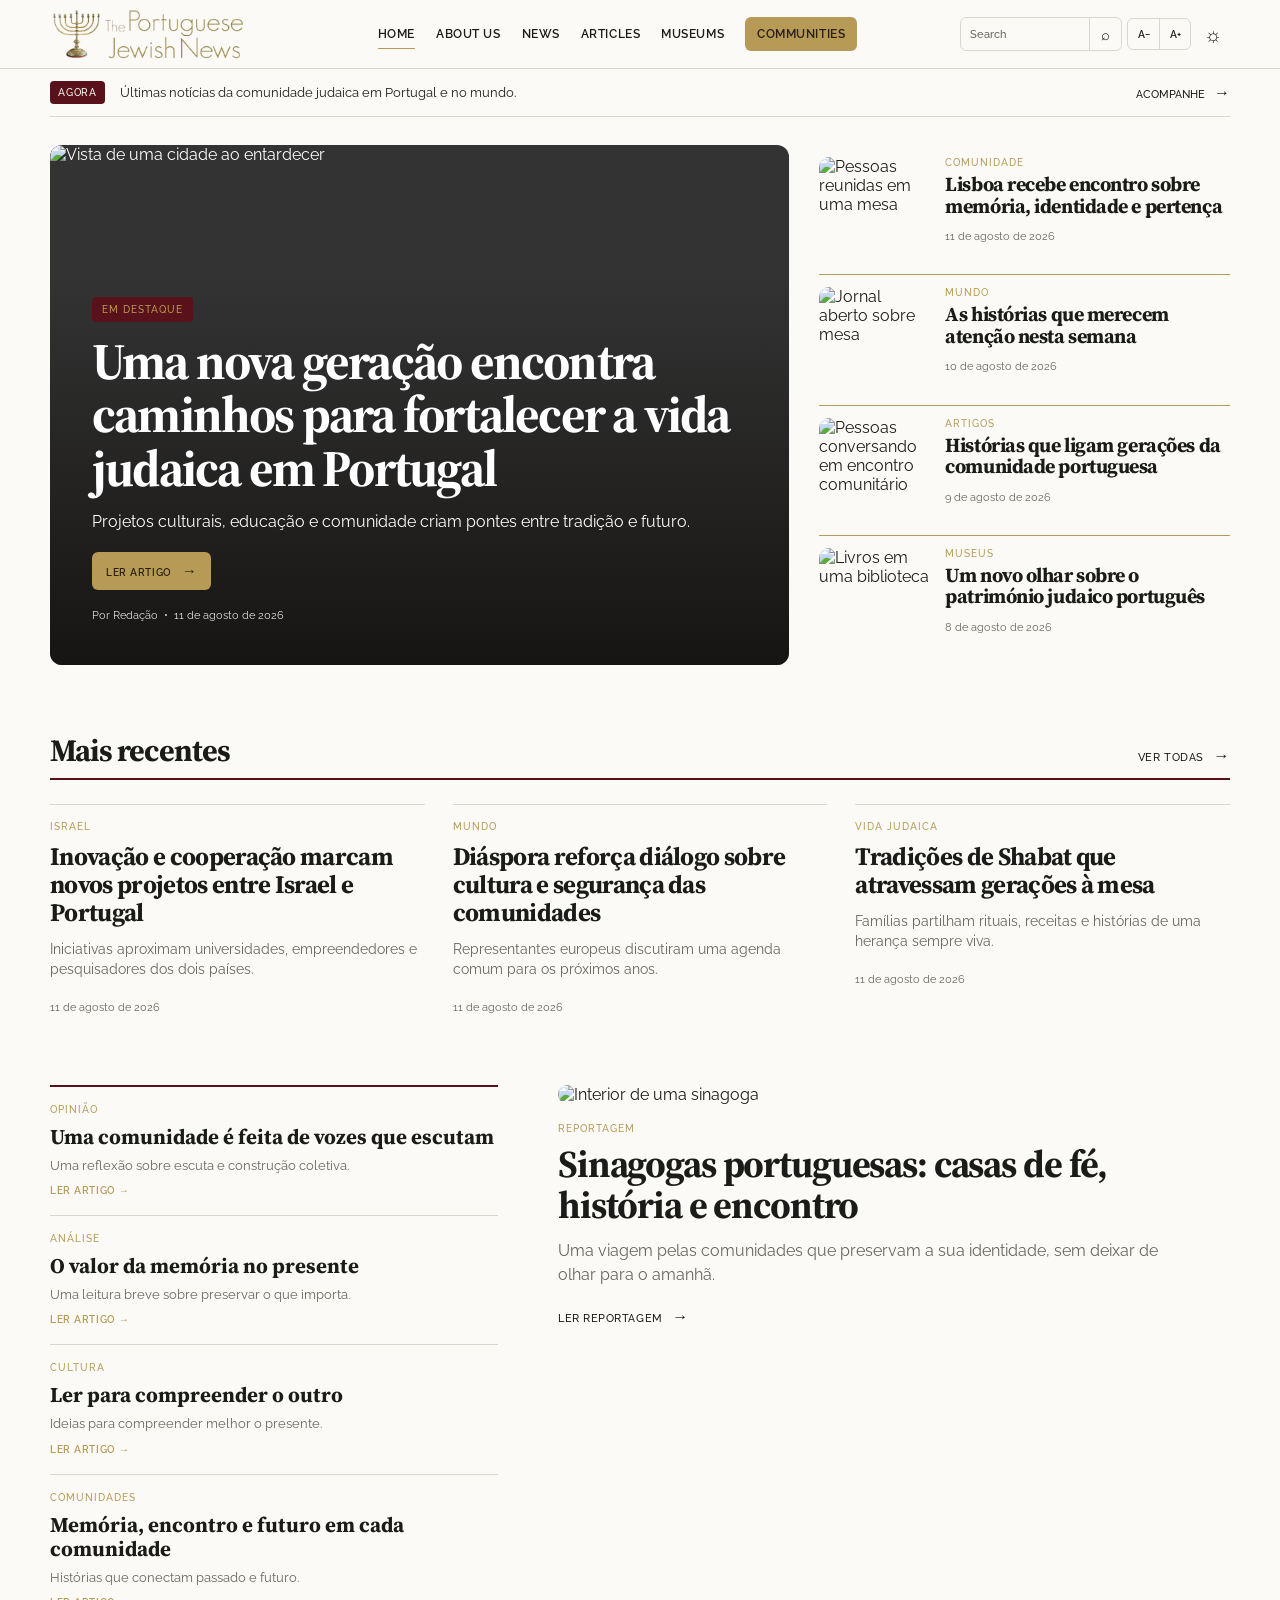
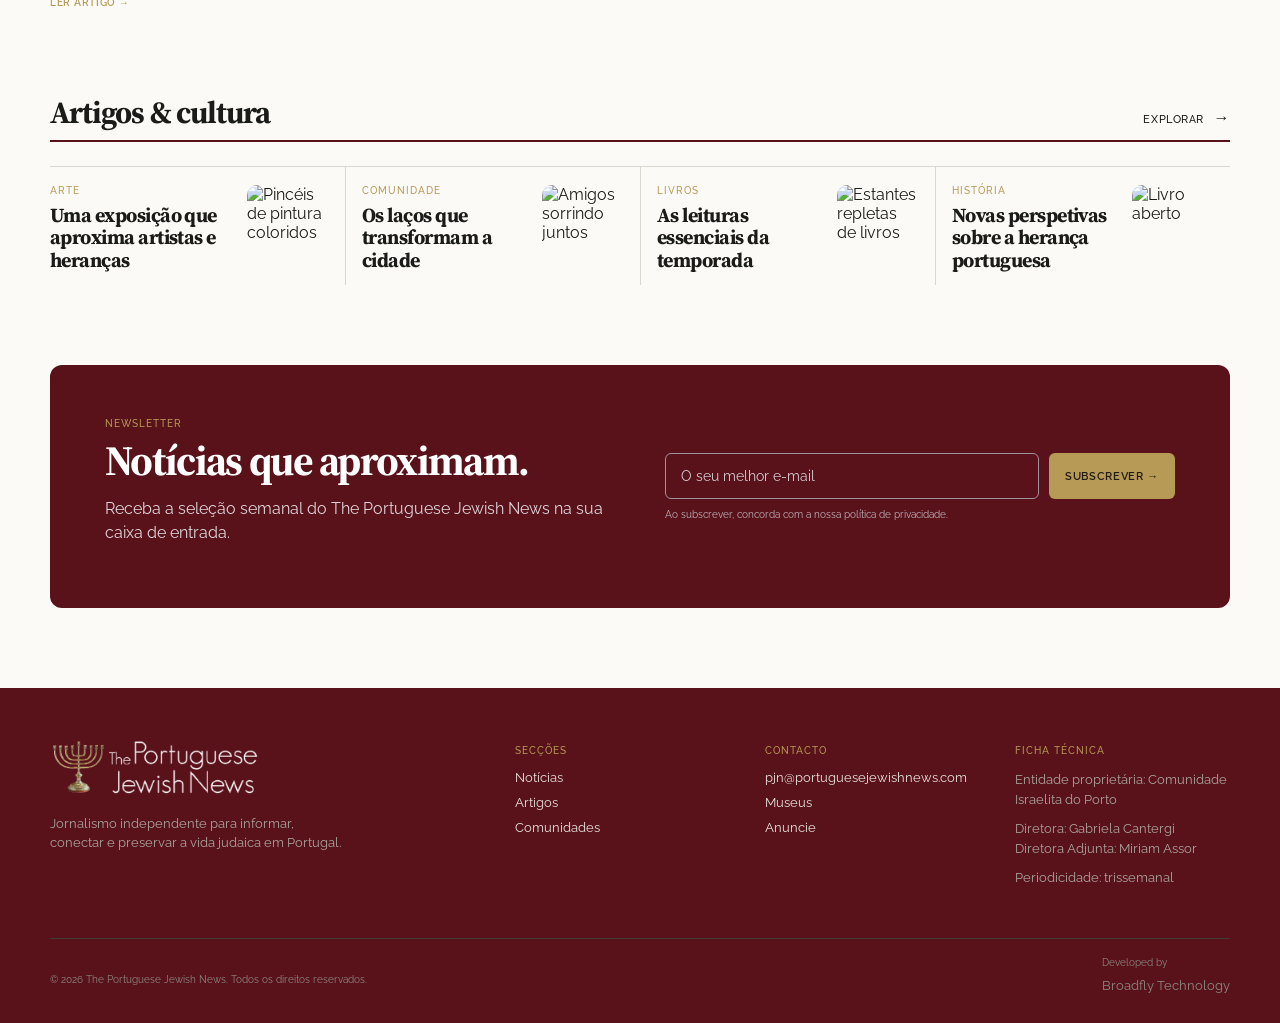
==== commit 4f54f1b5: "Link navigation to About us page" ====
--- a/index.html
+++ b/index.html
@@ -39,7 +39,7 @@
     <section id="newsletter" class="newsletter"><div><span class="eyebrow">NEWSLETTER</span><h2>Notícias que aproximam.</h2><p>Receba a seleção semanal do The Portuguese Jewish News na sua caixa de entrada.</p></div><form><label class="sr-only" for="email">O seu e-mail</label><input id="email" type="email" placeholder="O seu melhor e-mail" required><button type="submit">Subscrever <span>→</span></button><small>Ao subscrever, concorda com a nossa política de privacidade.</small></form></section>
   </main>
   <footer class="site-footer" id="sobre"><div class="shell footer-grid"><div><img src="logo-dark.png" alt="The Portuguese Jewish News" class="footer-logo"><p>Jornalismo independente para informar, conectar e preservar a vida judaica em Portugal.</p></div><div><h3>Secções</h3><a href="#noticias">Notícias</a><a href="#artigos">Artigos</a><a href="#comunidades">Comunidades</a></div><div><h3>Contacto</h3><a href="mailto:pjn@portuguesejewishnews.com">pjn@portuguesejewishnews.com</a><a href="#museus">Museus</a><a href="#">Anuncie</a></div><div class="legal"><h3>Ficha técnica</h3><p>Entidade proprietária: Comunidade Israelita do Porto</p><p>Diretora: Gabriela Cantergi<br>Diretora Adjunta: Miriam Assor</p><p>Periodicidade: trissemanal</p></div></div><div class="shell copyright">© 2026 The Portuguese Jewish News. Todos os direitos reservados.</div></footer>
-  <script src="script.js"></script><script src="header-search.js"></script><script src="mobile-menu.js"></script>
+  <script src="script.js"></script><script src="header-search.js"></script><script src="mobile-menu.js"></script><script src="footer-credit.js"></script><script src="navigation-fix.js"></script>
 </body>
 </html>
 
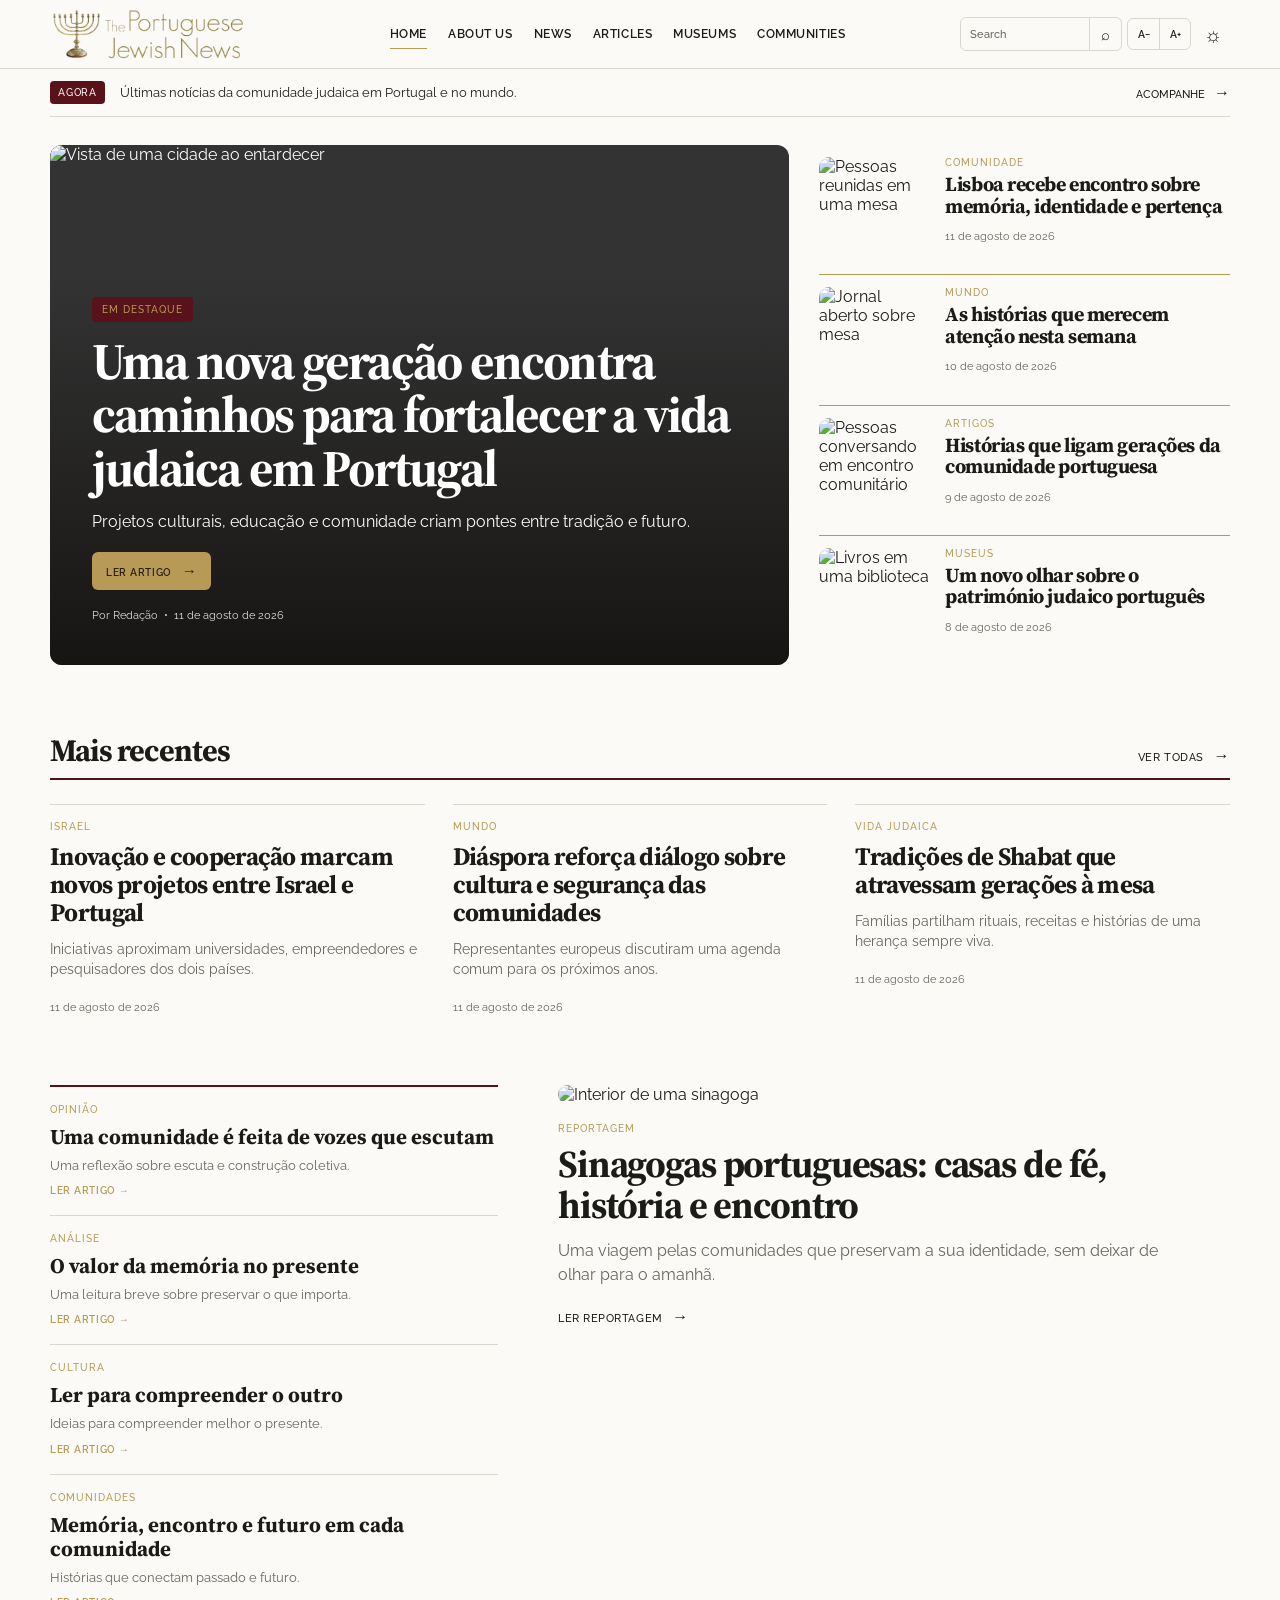
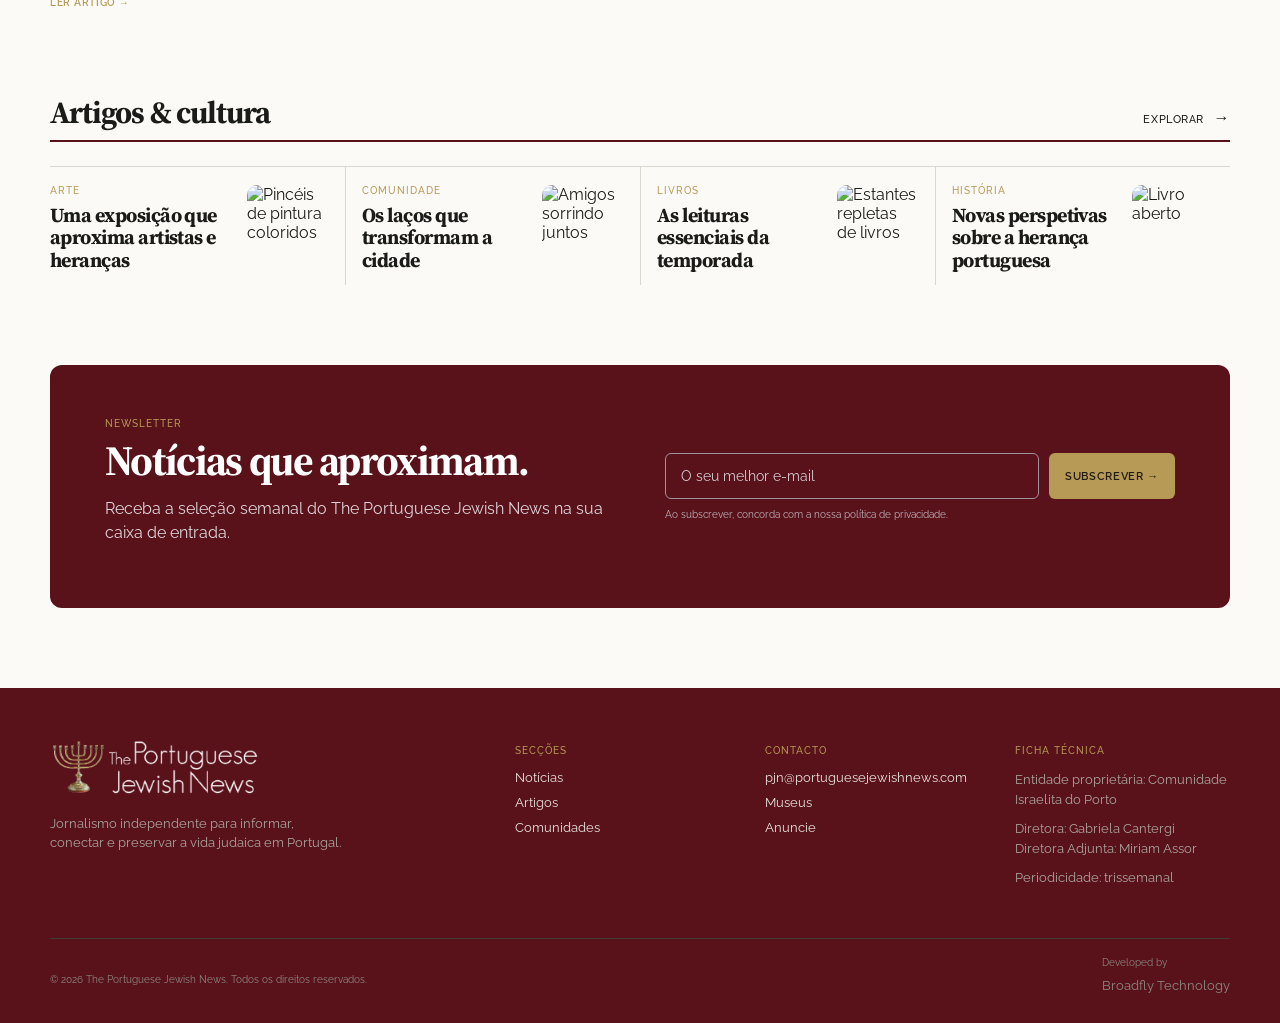
==== commit 30fb2e32: "Refine home navigation and featured story" ====
--- a/index.html
+++ b/index.html
@@ -7,7 +7,7 @@
   <title>The Portuguese Jewish News</title>
   <link rel="icon" type="image/png" href="favicon.png" />
   <link rel="preconnect" href="https://images.unsplash.com" />
-  <link rel="stylesheet" href="style.css" /><link rel="stylesheet" href="header-consistency.css" /><link rel="stylesheet" href="header-consistency-fix.css" />
+  <link rel="stylesheet" href="style.css" /><link rel="stylesheet" href="header-consistency.css" /><link rel="stylesheet" href="header-consistency-fix.css" /><link rel="stylesheet" href="index-menu-fix.css" /><link rel="stylesheet" href="featured-title-link.css" />
 </head>
 <body>
   <a class="skip-link" href="#conteudo">Pular para o conteúdo</a>
@@ -15,7 +15,7 @@
     <div class="shell header-main">
       <button class="icon-button menu-toggle" aria-expanded="false" aria-controls="mobile-menu" aria-label="Abrir menu"><i></i><i></i><i></i></button>
       <a class="brand" href="#top" aria-label="The Portuguese Jewish News — início"><picture><source media="(prefers-color-scheme: dark)" srcset="logo-dark.png"><img src="logo-light.png" alt="The Portuguese Jewish News" /></picture></a>
-      <nav class="nav" aria-label="Main navigation"><a class="is-active" href="index.html">Home</a><a href="category.html">About us</a><a href="category.html">News</a><a href="category.html">Articles</a><a href="category.html">Museums</a><a class="communities" href="category.html">Communities</a></nav>
+      <nav class="nav" aria-label="Main navigation"><a class="is-active" href="index.html">Home</a><a href="category.html">About us</a><a href="category.html">News</a><a href="category.html">Articles</a><a href="category.html">Museums</a><a href="category.html">Communities</a></nav>
       <div class="header-actions"><div class="font-controls" role="group" aria-label="Text size"><button class="font-control font-decrease" aria-label="Decrease text" title="Decrease text">A−</button><button class="font-control font-increase" aria-label="Increase text" title="Increase text">A+</button></div><button class="icon-button theme-toggle" aria-label="Switch to dark mode" title="Switch theme"><span class="sun">☼</span><span class="moon">☾</span></button></div>
     </div>
     <div id="mobile-menu" class="mobile-menu" hidden><a href="index.html">Home</a><a href="category.html">About us</a><a href="category.html">News</a><a href="category.html">Articles</a><a href="category.html">Museums</a><a href="category.html">Communities</a></div>
@@ -23,7 +23,7 @@
   <main id="conteudo" class="shell">
     <section class="breaking" aria-label="Última hora"><b>AGORA</b><p>Últimas notícias da comunidade judaica em Portugal e no mundo.</p><a href="#destaques">Acompanhe <span>→</span></a></section>
     <section id="destaques" class="hero-grid">
-      <article class="hero-story story-card"><img src="https://images.unsplash.com/photo-1542743408-70bc28f2f746?auto=format&fit=crop&w=1300&q=80" alt="Vista de uma cidade ao entardecer" /><div class="hero-story__overlay"></div><div class="story-card__content"><span class="kicker">EM DESTAQUE</span><h1>Uma nova geração encontra caminhos para fortalecer a vida judaica em Portugal</h1><p>Projetos culturais, educação e comunidade criam pontes entre tradição e futuro.</p><a class="hero-read-button" href="#">Ler artigo <span>→</span></a><span class="byline">Por Redação &nbsp;•&nbsp; Hoje, 08:40</span></div></article>
+      <article class="hero-story story-card"><img src="https://images.unsplash.com/photo-1542743408-70bc28f2f746?auto=format&fit=crop&w=1300&q=80" alt="Vista de uma cidade ao entardecer" /><div class="hero-story__overlay"></div><div class="story-card__content"><span class="kicker">EM DESTAQUE</span><h1><a class="featured-title-link" href="single.html">Uma nova geração encontra caminhos para fortalecer a vida judaica em Portugal</a></h1><p>Projetos culturais, educação e comunidade criam pontes entre tradição e futuro.</p><a class="hero-read-button" href="single.html">Ler artigo <span>→</span></a><span class="byline">Por Redação &nbsp;•&nbsp; Hoje, 08:40</span></div></article>
       <div class="hero-side">
         <article class="compact-story"><img src="https://images.unsplash.com/photo-1529070538774-1843cb3265df?auto=format&fit=crop&w=700&q=80" alt="Pessoas reunidas em uma mesa" /><div><span class="kicker">COMUNIDADE</span><h2>Lisboa recebe encontro sobre memória, identidade e pertença</h2><span class="byline">Hoje, 07:15</span></div></article>
         <article class="compact-story"><img src="https://images.unsplash.com/photo-1495020689067-958852a7765e?auto=format&fit=crop&w=700&q=80" alt="Jornal aberto sobre mesa" /><div><span class="kicker">MUNDO</span><h2>As histórias que merecem atenção nesta semana</h2><span class="byline">Ontem, 18:10</span></div></article>
--- a/index-menu-fix.css
+++ b/index-menu-fix.css
@@ -0,0 +1,2 @@
+.nav a:last-of-type{background:transparent!important;color:var(--ink)!important;padding:0!important;border-radius:0!important;transform:none!important}.nav a:last-of-type::after{display:block!important}.nav a:last-of-type:hover{background:transparent!important;color:var(--gold)!important}
+
--- a/featured-title-link.css
+++ b/featured-title-link.css
@@ -0,0 +1,2 @@
+.featured-title-link{color:inherit;text-decoration:none}.featured-title-link:hover{color:#f0d07b;text-decoration:underline;text-decoration-color:var(--gold);text-underline-offset:7px}
+
